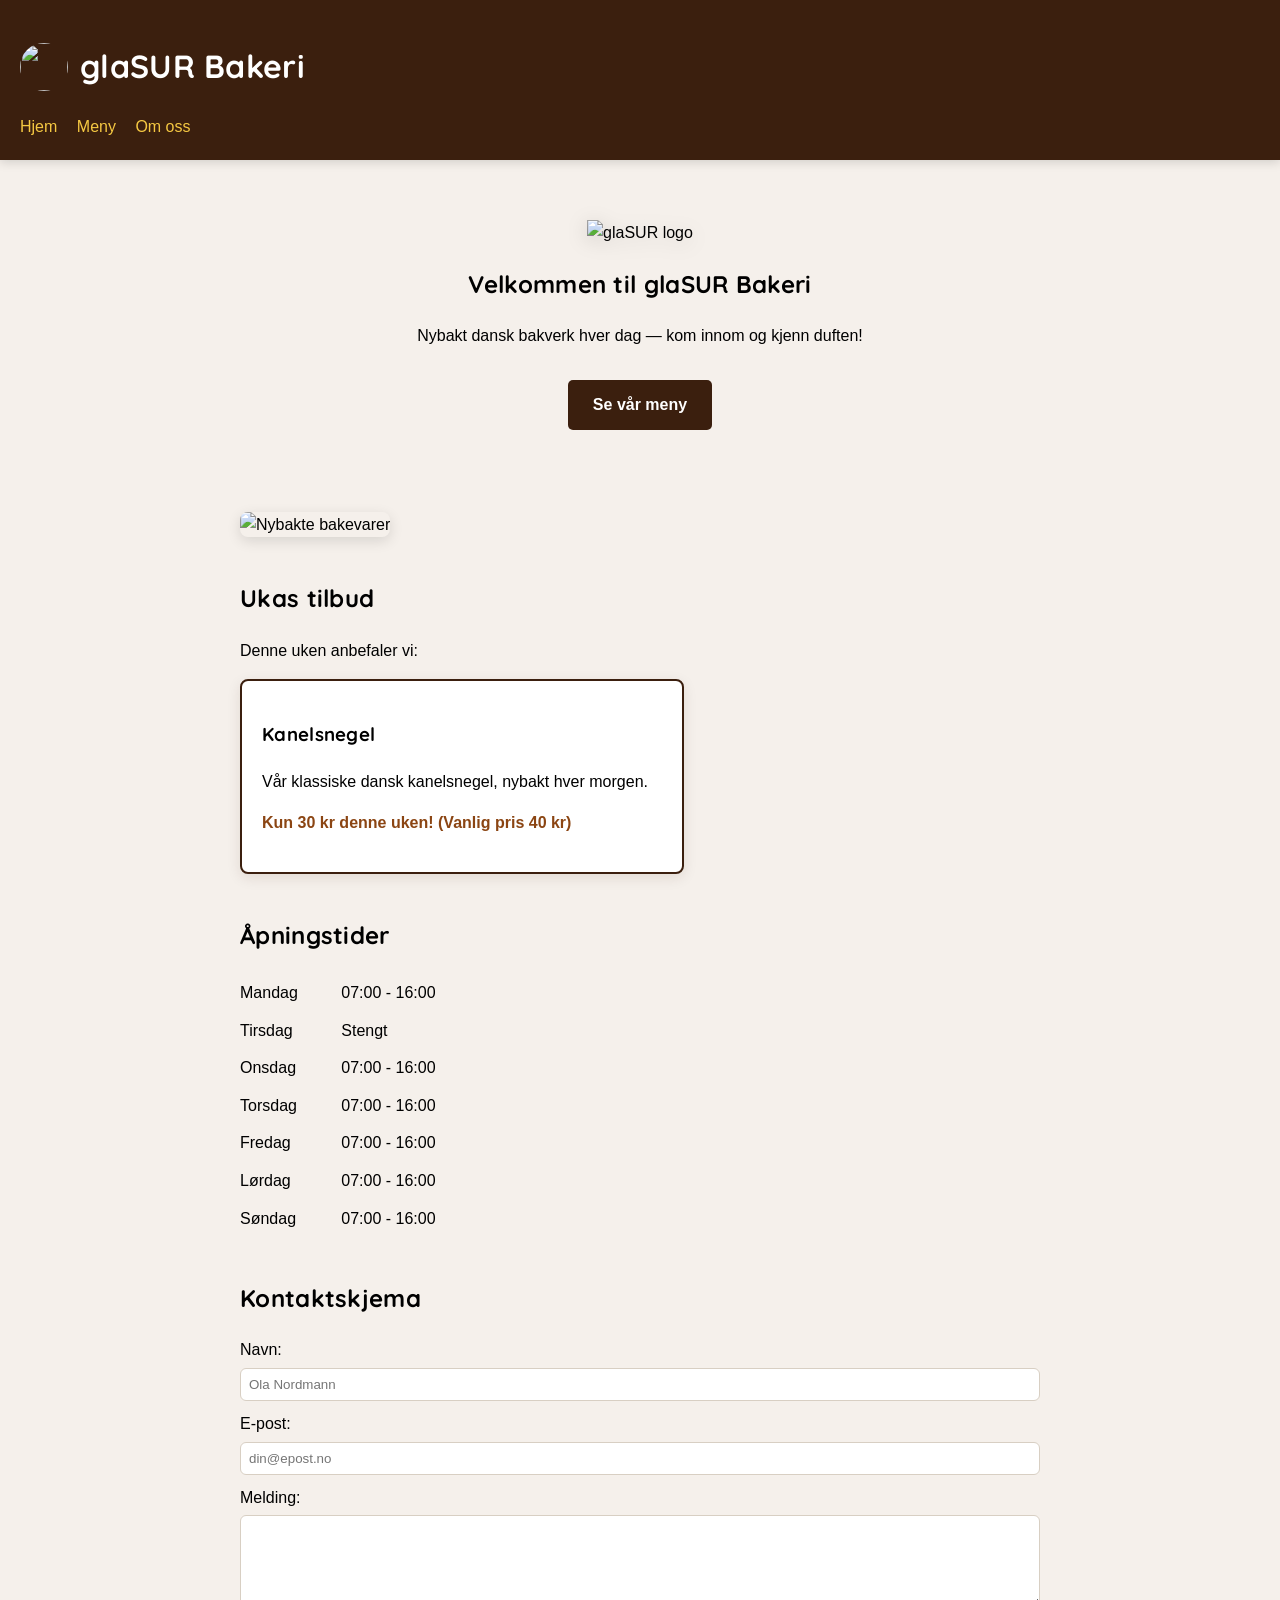
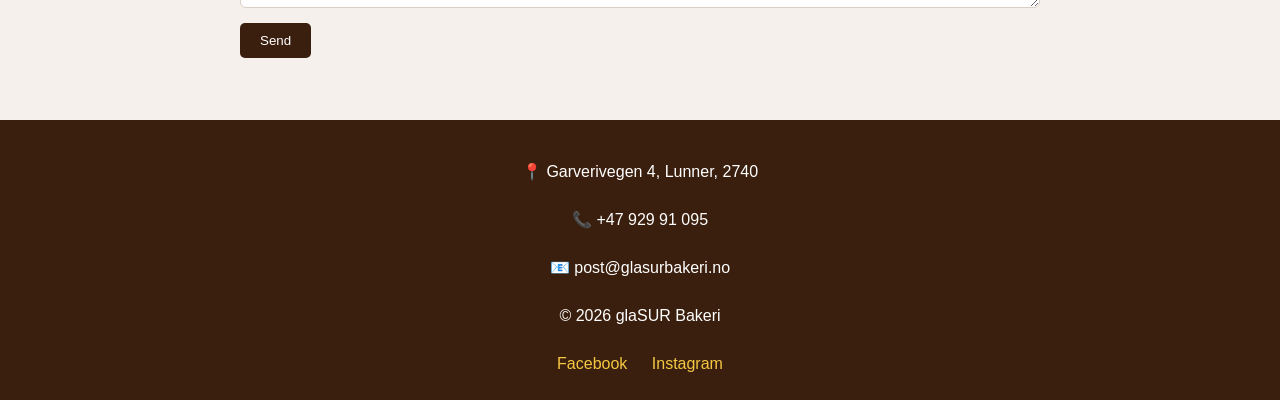
==== index.html @ 74b59433 "Design-polish, tilgjengelighet, header-logo og riktige sosiale lenker - Myke overganger, skygger, av" ====
<!DOCTYPE html>
<html lang="no">
<head>
  <meta charset="UTF-8">
  <meta name="viewport" content="width=device-width, initial-scale=1.0">
  <meta name="description" content="glaSUR Bakeri i Lunner tilbyr nybakt dansk bakverk hver dag. Se vår meny, ukas tilbud og åpningstider.">
  <title>glaSUR</title>
  <link rel="icon" href="Bilder/glasur-logo.png" type="image/png">
  <link rel="preconnect" href="https://fonts.googleapis.com">
  <link rel="preconnect" href="https://fonts.gstatic.com" crossorigin>
  <link href="https://fonts.googleapis.com/css2?family=Quicksand:wght@500;600;700&display=swap" rel="stylesheet">
  <link rel="stylesheet" href="CSS/style.css">
</head>
<body>
  <header>
  <div class="brand">
    <img src="Bilder/glasur-logo.png" alt="" class="header-logo">
    <h1>glaSUR Bakeri</h1>
  </div>
  <nav>
    <a href="index.html">Hjem</a>
    <a href="Meny.html">Meny</a>
    <a href="OmOss.html">Om oss</a>
  </nav>
  </header>
  <main>
  <section class="hero">
  <img src="Bilder/glasur-logo.png" alt="glaSUR logo">
  <h2>Velkommen til glaSUR Bakeri</h2>
  <p>Nybakt dansk bakverk hver dag — kom innom og kjenn duften!</p>
  <a href="Meny.html" class="knapp">Se vår meny</a>
</section>

<section class="forsidebilde">
  <img src="Bilder/glasur-bakevarer.jpg" alt="Nybakte bakevarer" loading="lazy">
</section>

<section>
  <h2>Ukas tilbud</h2>
  <p>Denne uken anbefaler vi:</p>

  <div class="tilbud-kort">
    <h3>Kanelsnegel</h3>
    <p>Vår klassiske dansk kanelsnegel, nybakt hver morgen.</p>
    <p class="pris">Kun 30 kr denne uken! (Vanlig pris 40 kr)</p>
  </div>
</section>
  <section>
  <h2>Åpningstider</h2>
  <table class="apningstider">
    <tr><th scope="row">Mandag</th><td>07:00 - 16:00</td></tr>
    <tr><th scope="row">Tirsdag</th><td>Stengt</td></tr>
    <tr><th scope="row">Onsdag</th><td>07:00 - 16:00</td></tr>
    <tr><th scope="row">Torsdag</th><td>07:00 - 16:00</td></tr>
    <tr><th scope="row">Fredag</th><td>07:00 - 16:00</td></tr>
    <tr><th scope="row">Lørdag</th><td>07:00 - 16:00</td></tr>
    <tr><th scope="row">Søndag</th><td>07:00 - 16:00</td></tr>
  </table>
</section>
    <section>
      <h2>Kontaktskjema</h2>
  <form action="https://formsubmit.co/oskar.aaserud@gmail.com" method="POST">
    <input type="hidden" name="_subject" value="Ny melding fra glaSUR-nettsiden">
    <input type="hidden" name="_captcha" value="false">
    <input type="hidden" name="_next" value="https://oskaraaserud-dev.github.io/glasur/takk.html">

    <label for="navn">Navn:</label>
    <input type="text" id="navn" name="Navn" placeholder="Ola Nordmann" required>

    <label for="epost">E-post:</label>
    <input type="email" id="epost" name="E-post" placeholder="din@epost.no" required>

    <label for="melding">Melding:</label>
    <textarea id="melding" name="Melding" rows="5" required></textarea>

    <button type="submit">Send</button>
  </form>
    </section>
 </main>
 <footer>
  <p><span aria-hidden="true">📍</span> <span class="sr-only">Adresse:</span> Garverivegen 4, Lunner, 2740</p>
  <p><span aria-hidden="true">📞</span> <span class="sr-only">Telefon:</span> +47 929 91 095</p>
  <p><span aria-hidden="true">📧</span> <span class="sr-only">E-post:</span> post@glasurbakeri.no</p>
  <p>© 2026 glaSUR Bakeri</p>
  <a href="https://www.facebook.com/profile.php?id=61575648731493" target="_blank" rel="noopener noreferrer">Facebook</a>
<a href="https://www.instagram.com/glasur.bakeri/" target="_blank" rel="noopener noreferrer">Instagram</a>
</footer>
</body>
</html>
---- CSS/style.css ----
html {
    scroll-behavior: smooth;
}

body {
    margin: 0;
    background-color: #f5f0eb;
    font-family: 'Segoe UI', Roboto, Helvetica, Arial, sans-serif;
    line-height: 1.6;
}

h1, h2, h3 {
    font-family: 'Quicksand', 'Segoe UI', sans-serif;
    letter-spacing: 0.3px;
}

h1 {
    color: white;
}

header {
    background-color: #3b1f0e;
    color: white;
    padding: 20px;
    box-shadow: 0 2px 10px rgba(0, 0, 0, 0.15);
    position: sticky;
    top: 0;
    z-index: 100;
}

.brand {
    display: flex;
    align-items: center;
    gap: 12px;
}

.header-logo {
    width: 48px;
    height: 48px;
    border-radius: 50%;
    object-fit: cover;
}

nav a {
    color: #f5c842;
    margin-right: 15px;
    text-decoration: none;
    transition: color 0.2s ease;
}

nav a:hover {
    color: #ffffff;
}

main {
    max-width: 800px;
    margin: 0 auto;
    padding: 20px;
}

table {
    width: 100%;
    border-collapse: collapse;
}

th, td {
    border: 1px solid #e6ddd2;
    padding: 8px;
    text-align: left;
}

th {
    background-color: #3b1f0e;
    color: white;
}

tbody tr:hover td {
    background-color: #f5f0eb;
}

footer {
    background-color: #3b1f0e;
    color: white;
    text-align: center;
    padding: 20px;
    line-height: 2;
}

section {
    margin-bottom: 42px;
}

label {
    display: block;
    margin-top: 10px;
}

input, textarea {
    display: block;
    width: 100%;
    box-sizing: border-box;
    padding: 8px;
    margin-top: 5px;
    border: 1px solid #d8cfc3;
    border-radius: 6px;
    font-family: inherit;
    transition: border-color 0.2s ease, box-shadow 0.2s ease;
}

.sr-only {
    position: absolute;
    width: 1px;
    height: 1px;
    padding: 0;
    margin: -1px;
    overflow: hidden;
    clip: rect(0, 0, 0, 0);
    white-space: nowrap;
    border: 0;
}

input:focus, textarea:focus {
    outline: none;
    border-color: #8B4513;
    box-shadow: 0 0 0 3px rgba(139, 69, 19, 0.15);
}

button {
    margin-top: 15px;
    padding: 10px 20px;
    background-color: #3b1f0e;
    color: white;
    border: none;
    border-radius: 5px;
    cursor: pointer;
    transition: background-color 0.2s ease, transform 0.2s ease, box-shadow 0.2s ease;
}

button:hover {
    background-color: #8B4513;
    transform: translateY(-2px);
    box-shadow: 0 4px 12px rgba(0, 0, 0, 0.2);
}

a {
    color: #f5c842;
    text-decoration: none;
    transition: color 0.2s ease, opacity 0.2s ease;
}

.tilbud-kort {
  background-color: white;
  border: 2px solid #3b1f0e;
  border-radius: 8px;
  padding: 20px;
  max-width: 400px;
  box-shadow: 0 4px 14px rgba(59, 31, 14, 0.1);
}

.pris {
  color: #8B4513;
  font-weight: bold;
}

.hero {
  text-align: center;
  padding: 40px 20px;
}

.hero img {
  width: 150px;
  filter: drop-shadow(0 4px 10px rgba(0, 0, 0, 0.15));
}

.knapp {
  display: inline-block;
  margin-top: 15px;
  padding: 12px 25px;
  background-color: #3b1f0e;
  color: white;
  text-decoration: none;
  border-radius: 5px;
  transition: background-color 0.2s ease, transform 0.2s ease, box-shadow 0.2s ease;
}

.knapp:hover {
  background-color: #8B4513;
  color: white;
  transform: translateY(-2px);
  box-shadow: 0 4px 12px rgba(0, 0, 0, 0.2);
}

.apningstider {
  width: auto;
  min-width: 250px;
}

.apningstider td,
.apningstider th {
  padding: 6px 20px 6px 0;
  border: none;
  background-color: transparent;
  color: inherit;
  font-weight: normal;
  text-align: left;
}

footer a {
  color: #f5c842;
  text-decoration: none;
  margin: 0 10px;
}

footer a:hover {
  opacity: 0.75;
}

main a {
  color: #8B4513;
  font-weight: 600;
}

main a:hover {
  color: #3b1f0e;
}

.forsidebilde img {
  width: 100%;
  max-height: 400px;
  object-fit: cover;
  border-radius: 8px;
  box-shadow: 0 4px 14px rgba(0, 0, 0, 0.12);
}

.omoss-bilde {
  width: 100%;
  max-height: 350px;
  object-fit: cover;
  border-radius: 8px;
  box-shadow: 0 4px 14px rgba(0, 0, 0, 0.12);
  margin: 20px 0;
}

.meny-bilde {
  width: 50px;
  height: 50px;
  object-fit: cover;
  border-radius: 5px;
  vertical-align: middle;
  margin-right: 10px;
}

@media (max-width: 600px) {
  body {
    font-size: 18px;
  }

  h1 {
    font-size: 24px;
  }

  h2 {
    font-size: 22px;
  }

  h3 {
    font-size: 20px;
  }

  .knapp {
    padding: 15px 30px;
    font-size: 18px;
  }

  input, textarea {
    font-size: 16px;
    padding: 12px;
  }

  button {
    font-size: 18px;
    padding: 15px 25px;
  }
}
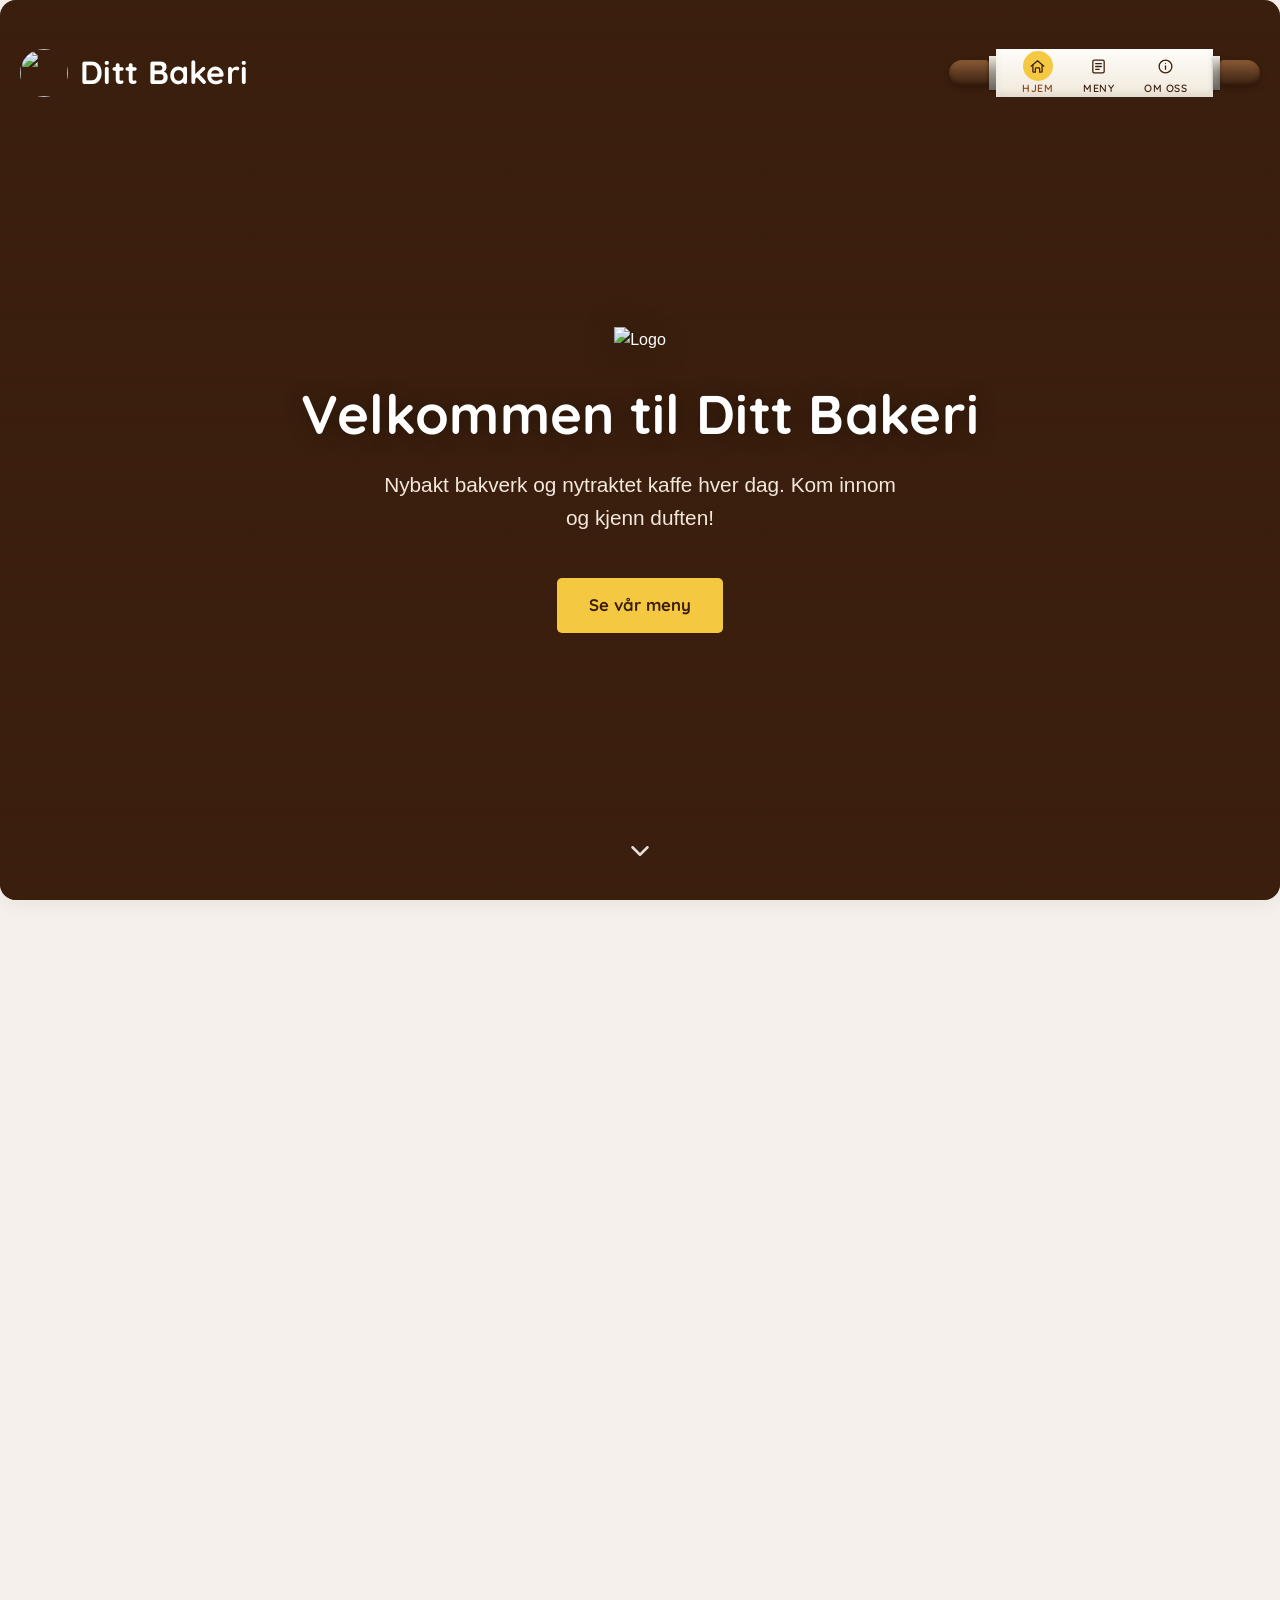
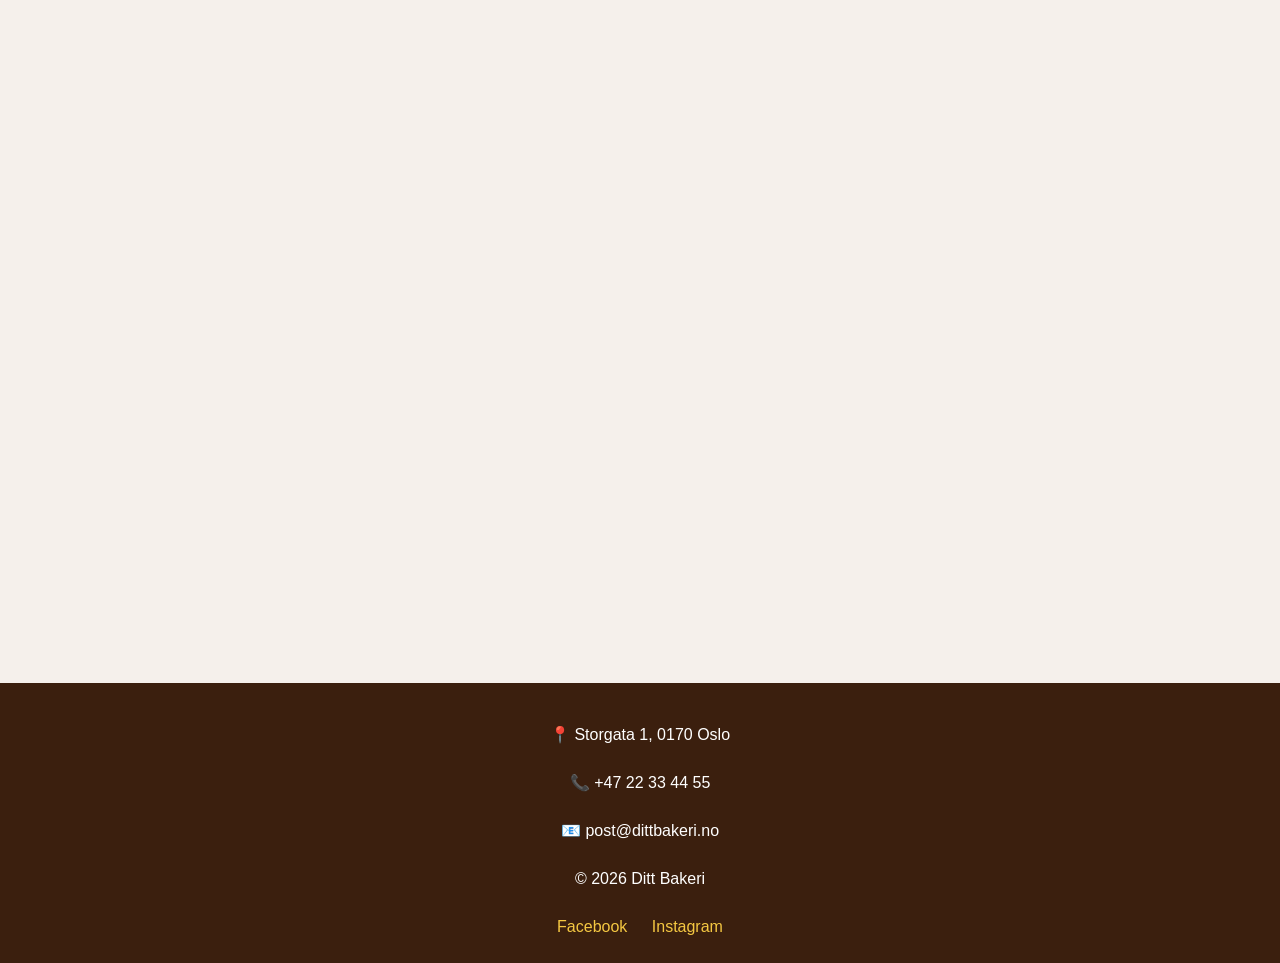
==== commit 5c863841: "Gjør logo/navn i headeren klikkbart til forsiden - Pakk .brand (logo + navn) i en lenke til index.ht" ====
--- a/index.html
+++ b/index.html
@@ -3,49 +3,118 @@
 <head>
   <meta charset="UTF-8">
   <meta name="viewport" content="width=device-width, initial-scale=1.0">
-  <meta name="description" content="glaSUR Bakeri i Lunner tilbyr nybakt dansk bakverk hver dag. Se vår meny, ukas tilbud og åpningstider.">
-  <title>glaSUR</title>
-  <link rel="icon" href="Bilder/glasur-logo.png" type="image/png">
+  <meta name="description" content="Ditt Bakeri tilbyr nybakt bakverk og kaffe hver dag. Se vår meny, ukas tilbud og åpningstider.">
+  <title>Ditt Bakeri | Nybakt bakverk hver dag</title>
+  <link rel="canonical" href="https://oskaraaserud-dev.github.io/generisk_bakeri/">
+  <link rel="icon" href="Bilder/logo.svg" type="image/svg+xml">
   <link rel="preconnect" href="https://fonts.googleapis.com">
   <link rel="preconnect" href="https://fonts.gstatic.com" crossorigin>
   <link href="https://fonts.googleapis.com/css2?family=Quicksand:wght@500;600;700&display=swap" rel="stylesheet">
   <link rel="stylesheet" href="CSS/style.css">
+  <meta property="og:type" content="website">
+  <meta property="og:site_name" content="Ditt Bakeri">
+  <meta property="og:locale" content="nb_NO">
+  <meta property="og:title" content="Ditt Bakeri | Nybakt bakverk hver dag">
+  <meta property="og:description" content="Ditt Bakeri tilbyr nybakt bakverk og kaffe hver dag. Se vår meny, ukas tilbud og åpningstider.">
+  <meta property="og:url" content="https://oskaraaserud-dev.github.io/generisk_bakeri/">
+  <meta property="og:image" content="https://oskaraaserud-dev.github.io/generisk_bakeri/Bilder/hero.svg">
+  <meta name="twitter:card" content="summary_large_image">
+  <script type="application/ld+json">
+  {
+    "@context": "https://schema.org",
+    "@type": "Bakery",
+    "@id": "https://oskaraaserud-dev.github.io/generisk_bakeri/",
+    "name": "Ditt Bakeri",
+    "url": "https://oskaraaserud-dev.github.io/generisk_bakeri/",
+    "image": "https://oskaraaserud-dev.github.io/generisk_bakeri/Bilder/om-oss.svg",
+    "telephone": "+47 22 33 44 55",
+    "email": "post@dittbakeri.no",
+    "address": {
+      "@type": "PostalAddress",
+      "streetAddress": "Storgata 1",
+      "addressLocality": "Oslo",
+      "postalCode": "0170",
+      "addressCountry": "NO"
+    },
+    "openingHoursSpecification": [{
+      "@type": "OpeningHoursSpecification",
+      "dayOfWeek": ["Monday", "Wednesday", "Thursday", "Friday", "Saturday", "Sunday"],
+      "opens": "07:00",
+      "closes": "16:00"
+    }],
+    "sameAs": [
+      "https://www.facebook.com/dittbakeri",
+      "https://www.instagram.com/dittbakeri/"
+    ]
+  }
+  </script>
 </head>
 <body>
-  <header>
-  <div class="brand">
-    <img src="Bilder/glasur-logo.png" alt="" class="header-logo">
-    <h1>glaSUR Bakeri</h1>
-  </div>
-  <nav>
-    <a href="index.html">Hjem</a>
-    <a href="Meny.html">Meny</a>
-    <a href="OmOss.html">Om oss</a>
+  <header class="over-hero">
+  <a class="brand" href="index.html" aria-label="Til forsiden">
+    <img src="Bilder/logo.svg" alt="" class="header-logo">
+    <h1 class="bakerinavn">Ditt Bakeri</h1>
+  </a>
+
+  <nav class="kjevle-nav" aria-label="Hovednavigasjon">
+    <span class="kjevle-handle" aria-hidden="true"></span>
+    <span class="kjevle-ring" aria-hidden="true"></span>
+    <ul class="kjevle-list">
+      <li>
+        <a href="index.html" class="kjevle-link" aria-current="page">
+          <span class="kjevle-icon-wrap">
+            <svg viewBox="0 0 24 24" fill="none" stroke="currentColor" stroke-width="1.8" stroke-linecap="round" stroke-linejoin="round" aria-hidden="true"><path d="M3 11.5 12 4l9 7.5"/><path d="M5.5 10v9a1 1 0 0 0 1 1H9v-5a1 1 0 0 1 1-1h4a1 1 0 0 1 1 1v5h2.5a1 1 0 0 0 1-1v-9"/></svg>
+          </span>
+          <span class="kjevle-label">Hjem</span>
+        </a>
+      </li>
+      <li>
+        <a href="Meny.html" class="kjevle-link">
+          <span class="kjevle-icon-wrap">
+            <svg viewBox="0 0 24 24" fill="none" stroke="currentColor" stroke-width="1.8" stroke-linecap="round" stroke-linejoin="round" aria-hidden="true"><rect x="4" y="3" width="16" height="18" rx="2"/><path d="M8 8h8M8 12h8M8 16h5"/></svg>
+          </span>
+          <span class="kjevle-label">Meny</span>
+        </a>
+      </li>
+      <li>
+        <a href="OmOss.html" class="kjevle-link">
+          <span class="kjevle-icon-wrap">
+            <svg viewBox="0 0 24 24" fill="none" stroke="currentColor" stroke-width="1.8" stroke-linecap="round" stroke-linejoin="round" aria-hidden="true"><circle cx="12" cy="12" r="9"/><line x1="12" y1="11" x2="12" y2="16"/><circle cx="12" cy="7.5" r="0.9" fill="currentColor" stroke="none"/></svg>
+          </span>
+          <span class="kjevle-label">Om oss</span>
+        </a>
+      </li>
+    </ul>
+    <span class="kjevle-ring" aria-hidden="true"></span>
+    <span class="kjevle-handle" aria-hidden="true"></span>
   </nav>
   </header>
-  <main>
-  <section class="hero">
-  <img src="Bilder/glasur-logo.png" alt="glaSUR logo">
-  <h2>Velkommen til glaSUR Bakeri</h2>
-  <p>Nybakt dansk bakverk hver dag — kom innom og kjenn duften!</p>
-  <a href="Meny.html" class="knapp">Se vår meny</a>
-</section>
 
-<section class="forsidebilde">
-  <img src="Bilder/glasur-bakevarer.jpg" alt="Nybakte bakevarer" loading="lazy">
-</section>
+  <section class="hero-full">
+    <div class="hero-full__bg" aria-hidden="true"></div>
+    <div class="hero-full__content">
+      <img src="Bilder/logo.svg" alt="Logo" class="hero-full__logo reveal is-visible">
+      <h2 class="reveal is-visible reveal-delay-1">Velkommen til <span class="bakerinavn">Ditt Bakeri</span></h2>
+      <p class="reveal is-visible reveal-delay-2">Nybakt bakverk og nytraktet kaffe hver dag. Kom innom og kjenn duften!</p>
+      <a href="Meny.html" class="knapp reveal is-visible reveal-delay-3">Se vår meny</a>
+    </div>
+    <a href="#innhold" class="scroll-hint" aria-label="Bla ned">
+      <svg viewBox="0 0 24 24" fill="none" stroke="currentColor" stroke-width="2" stroke-linecap="round" stroke-linejoin="round" aria-hidden="true"><polyline points="6 9 12 15 18 9"/></svg>
+    </a>
+  </section>
 
-<section>
+  <main id="innhold">
+  <section class="reveal">
   <h2>Ukas tilbud</h2>
   <p>Denne uken anbefaler vi:</p>
 
   <div class="tilbud-kort">
-    <h3>Kanelsnegel</h3>
-    <p>Vår klassiske dansk kanelsnegel, nybakt hver morgen.</p>
+    <h3>Kanelsnurr</h3>
+    <p>Vår klassiske kanelsnurr, nybakt hver morgen.</p>
     <p class="pris">Kun 30 kr denne uken! (Vanlig pris 40 kr)</p>
   </div>
 </section>
-  <section>
+  <section class="reveal">
   <h2>Åpningstider</h2>
   <table class="apningstider">
     <tr><th scope="row">Mandag</th><td>07:00 - 16:00</td></tr>
@@ -57,12 +126,12 @@
     <tr><th scope="row">Søndag</th><td>07:00 - 16:00</td></tr>
   </table>
 </section>
-    <section>
+    <section class="reveal">
       <h2>Kontaktskjema</h2>
-  <form action="https://formsubmit.co/oskar.aaserud@gmail.com" method="POST">
-    <input type="hidden" name="_subject" value="Ny melding fra glaSUR-nettsiden">
+  <form action="https://formsubmit.co/oskar@aaserudweb.no" method="POST">
+    <input type="hidden" name="_subject" value="Ny melding fra bakeri-demoen">
     <input type="hidden" name="_captcha" value="false">
-    <input type="hidden" name="_next" value="https://oskaraaserud-dev.github.io/glasur/takk.html">
+    <input type="hidden" name="_next" value="takk.html">
 
     <label for="navn">Navn:</label>
     <input type="text" id="navn" name="Navn" placeholder="Ola Nordmann" required>
@@ -78,12 +147,13 @@
     </section>
  </main>
  <footer>
-  <p><span aria-hidden="true">📍</span> <span class="sr-only">Adresse:</span> Garverivegen 4, Lunner, 2740</p>
-  <p><span aria-hidden="true">📞</span> <span class="sr-only">Telefon:</span> +47 929 91 095</p>
-  <p><span aria-hidden="true">📧</span> <span class="sr-only">E-post:</span> post@glasurbakeri.no</p>
-  <p>© 2026 glaSUR Bakeri</p>
-  <a href="https://www.facebook.com/profile.php?id=61575648731493" target="_blank" rel="noopener noreferrer">Facebook</a>
-<a href="https://www.instagram.com/glasur.bakeri/" target="_blank" rel="noopener noreferrer">Instagram</a>
+  <p><span aria-hidden="true">📍</span> <span class="sr-only">Adresse:</span> Storgata 1, 0170 Oslo</p>
+  <p><span aria-hidden="true">📞</span> <span class="sr-only">Telefon:</span> +47 22 33 44 55</p>
+  <p><span aria-hidden="true">📧</span> <span class="sr-only">E-post:</span> post@dittbakeri.no</p>
+  <p>© 2026 <span class="bakerinavn">Ditt Bakeri</span></p>
+  <a href="https://www.facebook.com/dittbakeri" target="_blank" rel="noopener noreferrer">Facebook</a>
+<a href="https://www.instagram.com/dittbakeri/" target="_blank" rel="noopener noreferrer">Instagram</a>
 </footer>
+  <script src="JS/main.js"></script>
 </body>
 </html>
--- a/CSS/style.css
+++ b/CSS/style.css
@@ -26,12 +26,52 @@
     position: sticky;
     top: 0;
     z-index: 100;
+    display: flex;
+    flex-wrap: wrap;
+    align-items: center;
+    gap: 14px 20px;
+    transition: background-color 0.35s ease, box-shadow 0.35s ease, padding 0.35s ease;
+}
+
+/* Gjennomsiktig header som ligger over helskjerm-heroen */
+header.over-hero {
+    position: fixed;
+    left: 0;
+    right: 0;
+    background-color: transparent;
+    box-shadow: none;
+    padding-top: 26px;
+    padding-bottom: 26px;
+}
+
+header.over-hero.is-solid {
+    background-color: #3b1f0e;
+    box-shadow: 0 2px 10px rgba(0, 0, 0, 0.15);
+    padding-top: 14px;
+    padding-bottom: 14px;
 }
 
 .brand {
     display: flex;
     align-items: center;
     gap: 12px;
+}
+
+/* Merkevaren øverst er en lenke tilbake til forsiden */
+a.brand {
+    text-decoration: none;
+    color: inherit;
+    border-radius: 8px;
+    transition: opacity 0.2s ease;
+}
+
+a.brand:hover {
+    opacity: 0.85;
+}
+
+a.brand:focus-visible {
+    outline: 2px solid #f5f0eb;
+    outline-offset: 4px;
 }
 
 .header-logo {
@@ -41,15 +81,100 @@
     object-fit: cover;
 }
 
-nav a {
-    color: #f5c842;
-    margin-right: 15px;
+.kjevle-nav {
+    display: flex;
+    align-items: center;
+    margin-left: auto;
+}
+
+.kjevle-handle {
+    width: 40px;
+    height: 26px;
+    background: linear-gradient(180deg, #8a5a34, #5a3820 55%, #3b1f0e);
+    box-shadow: inset 0 -2px 4px rgba(0, 0, 0, 0.3), 0 2px 6px rgba(0, 0, 0, 0.25);
+    flex-shrink: 0;
+}
+
+.kjevle-handle:first-child {
+    border-radius: 13px 4px 4px 13px;
+}
+
+.kjevle-handle:last-child {
+    border-radius: 4px 13px 13px 4px;
+}
+
+.kjevle-ring {
+    width: 7px;
+    height: 34px;
+    background: linear-gradient(180deg, #ece7dd, #9a958c 50%, #6b6660);
+    box-shadow: 0 1px 3px rgba(0, 0, 0, 0.3);
+    flex-shrink: 0;
+}
+
+.kjevle-list {
+    list-style: none;
+    margin: 0;
+    padding: 0 26px;
+    height: 48px;
+    background: linear-gradient(180deg, #fffdf9, #f0e8db);
+    box-shadow: inset 0 2px 4px rgba(255, 255, 255, 0.6), inset 0 -3px 6px rgba(59, 31, 14, 0.1);
+    display: flex;
+    flex-direction: row;
+    align-items: center;
+    justify-content: center;
+    gap: 30px;
+    flex-shrink: 0;
+}
+
+.kjevle-link {
+    display: flex;
+    flex-direction: column;
+    align-items: center;
+    gap: 2px;
+    color: #3b1f0e;
     text-decoration: none;
-    transition: color 0.2s ease;
-}
-
-nav a:hover {
-    color: #ffffff;
+    font-family: 'Quicksand', 'Segoe UI', sans-serif;
+    font-size: 10.5px;
+    line-height: 1.1;
+    font-weight: 600;
+    letter-spacing: 0.5px;
+    text-transform: uppercase;
+}
+
+.kjevle-icon-wrap {
+    display: flex;
+    align-items: center;
+    justify-content: center;
+    width: 30px;
+    height: 30px;
+    border-radius: 50%;
+    background: transparent;
+    transition: background-color 0.2s ease, transform 0.2s ease;
+}
+
+.kjevle-icon-wrap svg {
+    width: 17px;
+    height: 17px;
+}
+
+.kjevle-link:hover .kjevle-icon-wrap,
+.kjevle-link:focus-visible .kjevle-icon-wrap {
+    background: #f5f0eb;
+    transform: translateY(-2px);
+}
+
+.kjevle-link:focus-visible {
+    outline: 2px solid #8B4513;
+    outline-offset: 2px;
+    border-radius: 4px;
+}
+
+.kjevle-link[aria-current="page"] .kjevle-icon-wrap {
+    background: #f5c842;
+}
+
+.kjevle-link[aria-current="page"] .kjevle-label {
+    color: #8B4513;
 }
 
 main {
@@ -87,7 +212,22 @@
 }
 
 section {
-    margin-bottom: 42px;
+    margin-bottom: 32px;
+    background-color: #ffffff;
+    border-radius: 16px;
+    padding: 32px 28px;
+    box-shadow: 0 4px 20px rgba(59, 31, 14, 0.06);
+}
+
+section.hero {
+    background-color: transparent;
+    box-shadow: none;
+    border-radius: 0;
+    padding: 0;
+}
+
+section.hero {
+    padding: 40px 20px;
 }
 
 label {
@@ -148,13 +288,17 @@
     transition: color 0.2s ease, opacity 0.2s ease;
 }
 
+a:focus-visible {
+    outline: 2px solid #8B4513;
+    outline-offset: 2px;
+}
+
 .tilbud-kort {
-  background-color: white;
+  background-color: #f5f0eb;
   border: 2px solid #3b1f0e;
   border-radius: 8px;
   padding: 20px;
   max-width: 400px;
-  box-shadow: 0 4px 14px rgba(59, 31, 14, 0.1);
 }
 
 .pris {
@@ -164,12 +308,131 @@
 
 .hero {
   text-align: center;
-  padding: 40px 20px;
 }
 
 .hero img {
   width: 150px;
   filter: drop-shadow(0 4px 10px rgba(0, 0, 0, 0.15));
+}
+
+/* ---- Helskjerm-hero ---- */
+.hero-full {
+  position: relative;
+  min-height: 100vh;
+  min-height: 100svh;
+  margin: 0;
+  padding: 0;
+  display: flex;
+  align-items: center;
+  justify-content: center;
+  text-align: center;
+  overflow: hidden;
+  background: #3b1f0e;
+}
+
+.hero-full__bg {
+  position: absolute;
+  inset: 0;
+  background-image: url('../Bilder/hero.svg');
+  background-size: cover;
+  background-position: center;
+  transform: scale(1.12);
+  animation: heroZoom 14s ease-out forwards;
+}
+
+@keyframes heroZoom {
+  to { transform: scale(1); }
+}
+
+.hero-full::after {
+  content: "";
+  position: absolute;
+  inset: 0;
+  background: linear-gradient(180deg, rgba(59, 31, 14, 0.55), rgba(59, 31, 14, 0.35) 45%, rgba(59, 31, 14, 0.8));
+}
+
+.hero-full__content {
+  position: relative;
+  z-index: 2;
+  color: #fff;
+  padding: 120px 24px 60px;
+  max-width: 720px;
+}
+
+.hero-full__logo {
+  width: 130px;
+  filter: drop-shadow(0 6px 16px rgba(0, 0, 0, 0.4));
+}
+
+.hero-full__content h2 {
+  font-size: clamp(2rem, 6vw, 3.4rem);
+  margin: 18px 0 10px;
+  color: #fff;
+  text-shadow: 0 2px 20px rgba(0, 0, 0, 0.4);
+}
+
+.hero-full__content p {
+  font-size: clamp(1rem, 2.4vw, 1.3rem);
+  margin: 0 auto 28px;
+  max-width: 520px;
+  color: #f3e8dc;
+}
+
+.hero-full .knapp {
+  background-color: #f5c842;
+  color: #3b1f0e;
+  font-weight: 700;
+  font-family: 'Quicksand', 'Segoe UI', sans-serif;
+  padding: 14px 32px;
+  font-size: 1.05rem;
+}
+
+.hero-full .knapp:hover {
+  background-color: #ffd966;
+  color: #3b1f0e;
+}
+
+/* Scroll-hint pil nederst i heroen */
+.scroll-hint {
+  position: absolute;
+  left: 50%;
+  bottom: 26px;
+  transform: translateX(-50%);
+  z-index: 2;
+  color: rgba(255, 255, 255, 0.85);
+  animation: bounce 1.8s ease-in-out infinite;
+}
+
+.scroll-hint svg {
+  width: 30px;
+  height: 30px;
+}
+
+@keyframes bounce {
+  0%, 100% { transform: translate(-50%, 0); }
+  50% { transform: translate(-50%, 10px); }
+}
+
+/* ---- Scroll-reveal animasjoner ---- */
+.reveal {
+  opacity: 0;
+  transform: translateY(40px);
+  transition: opacity 0.7s ease, transform 0.7s ease;
+}
+
+.reveal.is-visible {
+  opacity: 1;
+  transform: translateY(0);
+}
+
+.reveal-delay-1 { transition-delay: 0.12s; }
+.reveal-delay-2 { transition-delay: 0.24s; }
+.reveal-delay-3 { transition-delay: 0.36s; }
+
+@media (prefers-reduced-motion: reduce) {
+  .reveal { opacity: 1; transform: none; transition: none; }
+  .hero-full__bg { animation: none; transform: scale(1); }
+  .scroll-hint { animation: none; }
 }
 
 .knapp {
@@ -224,14 +487,6 @@
   color: #3b1f0e;
 }
 
-.forsidebilde img {
-  width: 100%;
-  max-height: 400px;
-  object-fit: cover;
-  border-radius: 8px;
-  box-shadow: 0 4px 14px rgba(0, 0, 0, 0.12);
-}
-
 .omoss-bilde {
   width: 100%;
   max-height: 350px;
@@ -255,6 +510,67 @@
     font-size: 18px;
   }
 
+  section {
+    padding: 22px 18px;
+  }
+
+  /* Header: sentrer logo og kjevle når de brytes til hver sin linje */
+  header {
+    justify-content: center;
+    text-align: center;
+    padding: 16px;
+  }
+
+  .brand {
+    justify-content: center;
+    width: 100%;
+  }
+
+  .kjevle-nav {
+    margin-left: 0;
+  }
+
+  /* Litt mindre logo/tittel så headeren ikke blir for høy på mobil */
+  .header-logo {
+    width: 40px;
+    height: 40px;
+  }
+
+  /* Helskjerm-hero: gi innholdet plass under den todelte headeren */
+  .hero-full__content {
+    padding-top: 100px;
+  }
+
+  .kjevle-list {
+    height: 42px;
+    padding: 0 14px;
+    gap: 16px;
+  }
+
+  .kjevle-handle {
+    width: 26px;
+    height: 20px;
+  }
+
+  .kjevle-ring {
+    width: 5px;
+    height: 26px;
+  }
+
+  .kjevle-icon-wrap {
+    width: 26px;
+    height: 26px;
+  }
+
+  .kjevle-icon-wrap svg {
+    width: 14px;
+    height: 14px;
+  }
+
+  .kjevle-link {
+    font-size: 8.5px;
+  }
+
   h1 {
     font-size: 24px;
   }
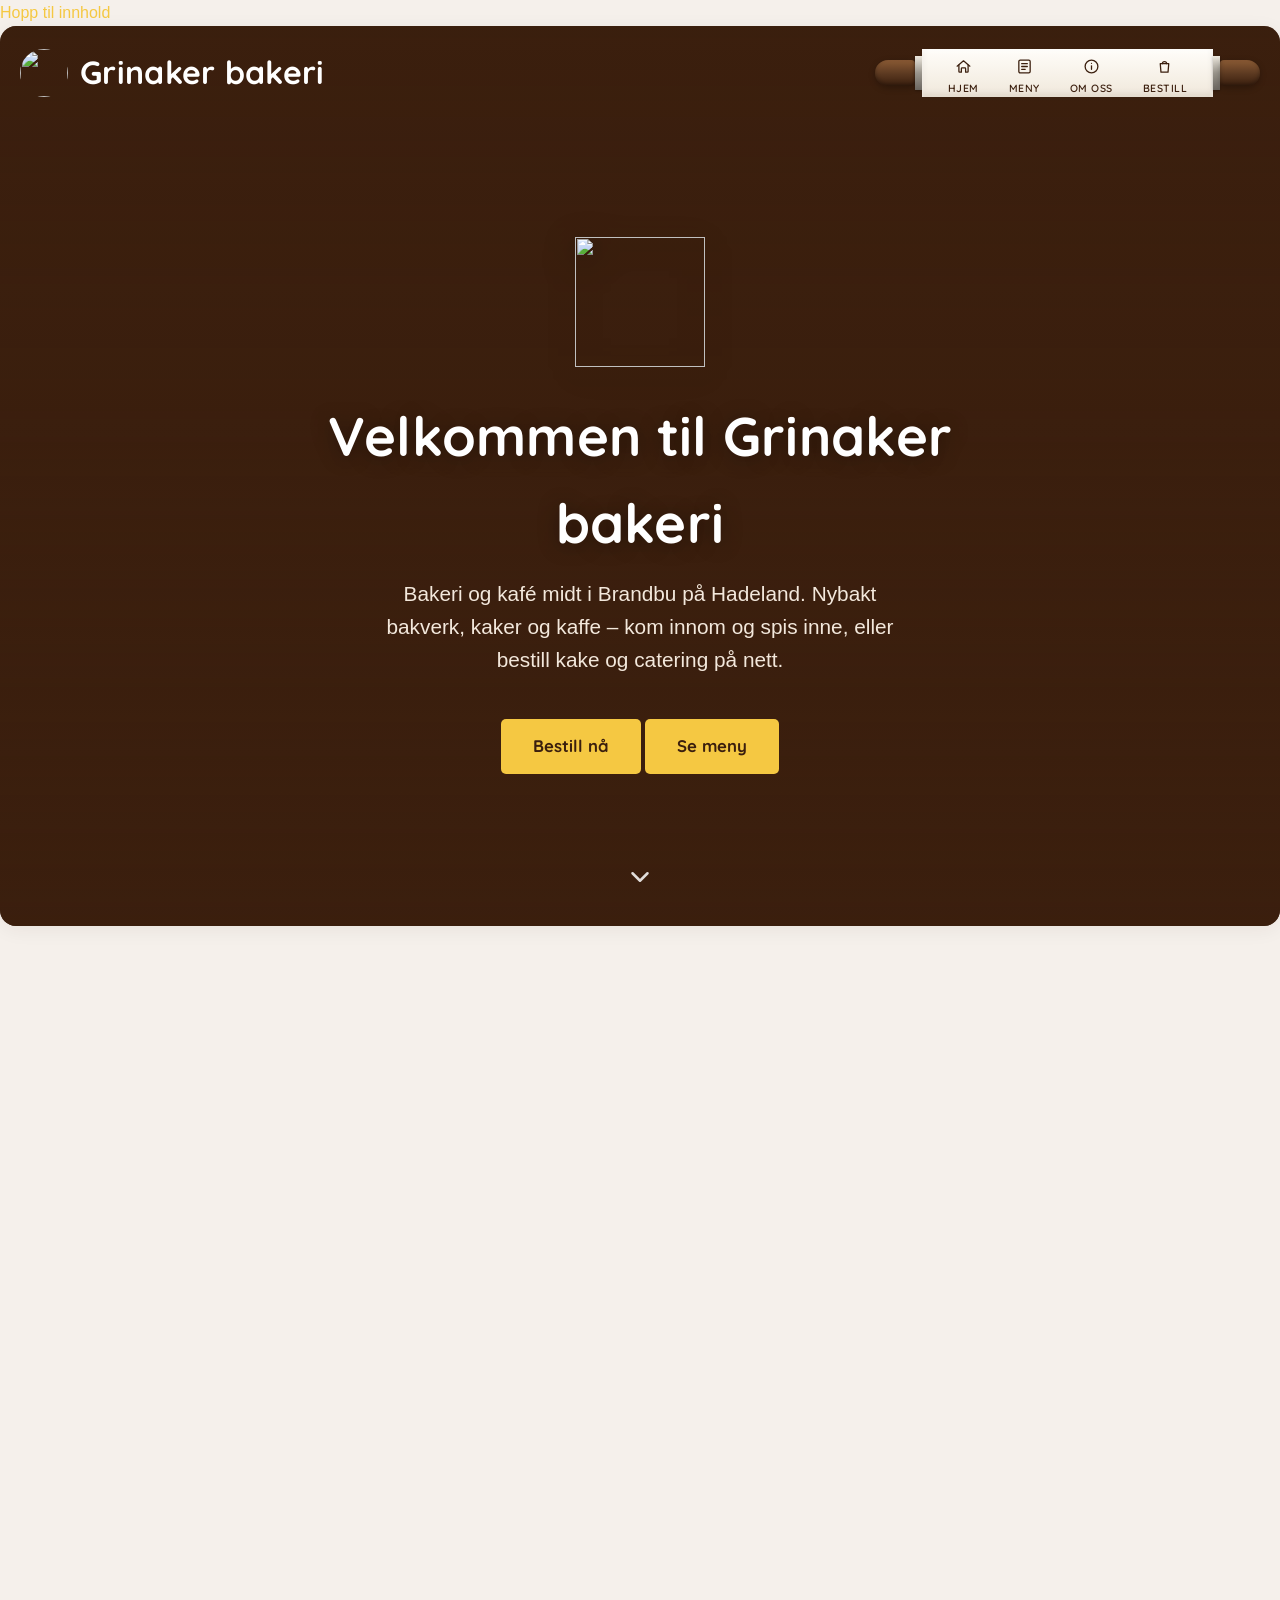
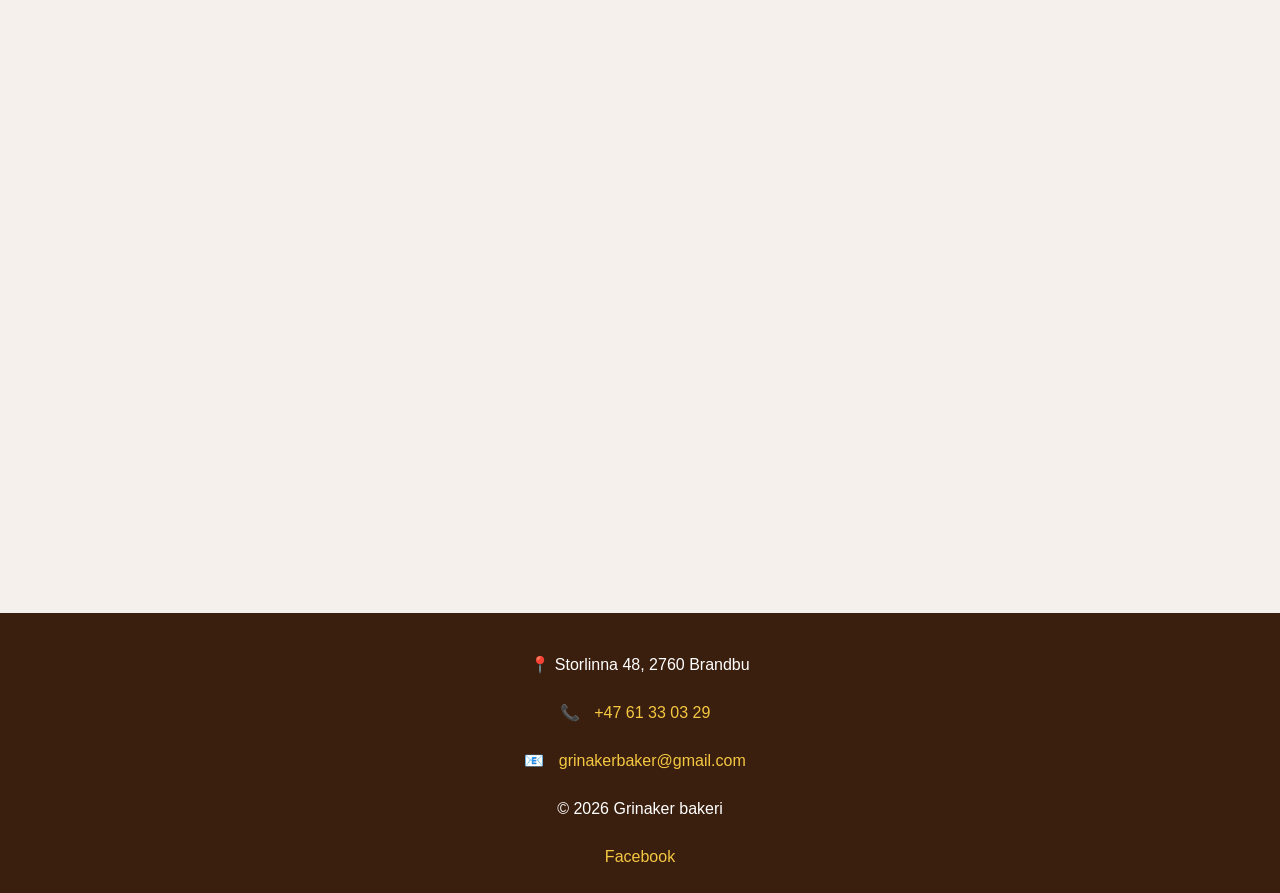
==== commit ac9b06f1: "Koble bestillingsskjemaet til Formspree (ID mqerzeoj) Co-Authored-By: Claude Opus 4.8 (1M context) <" ====
--- a/index.html
+++ b/index.html
@@ -1,10 +1,10 @@
 <!DOCTYPE html>
-<html lang="no">
+<html lang="nb">
 <head>
   <meta charset="UTF-8">
   <meta name="viewport" content="width=device-width, initial-scale=1.0">
-  <meta name="description" content="Ditt Bakeri tilbyr nybakt bakverk og kaffe hver dag. Se vår meny, ukas tilbud og åpningstider.">
-  <title>Ditt Bakeri | Nybakt bakverk hver dag</title>
+  <meta name="description" content="Grinaker bakeri – bakeri og kafé i Brandbu på Hadeland. Nybakt bakverk, kaker og kaffe. Spis inne, eller forhåndsbestill kake og catering på nett.">
+  <title>Grinaker bakeri – Bakeri og kafé i Brandbu, Hadeland</title>
   <link rel="canonical" href="https://oskaraaserud-dev.github.io/generisk_bakeri/">
   <link rel="icon" href="Bilder/logo.svg" type="image/svg+xml">
   <link rel="preconnect" href="https://fonts.googleapis.com">
@@ -12,48 +12,67 @@
   <link href="https://fonts.googleapis.com/css2?family=Quicksand:wght@500;600;700&display=swap" rel="stylesheet">
   <link rel="stylesheet" href="CSS/style.css">
   <meta property="og:type" content="website">
-  <meta property="og:site_name" content="Ditt Bakeri">
+  <meta property="og:site_name" content="Grinaker bakeri">
   <meta property="og:locale" content="nb_NO">
-  <meta property="og:title" content="Ditt Bakeri | Nybakt bakverk hver dag">
-  <meta property="og:description" content="Ditt Bakeri tilbyr nybakt bakverk og kaffe hver dag. Se vår meny, ukas tilbud og åpningstider.">
+  <meta property="og:title" content="Grinaker bakeri – Bakeri og kafé i Brandbu">
+  <meta property="og:description" content="Nybakt bakverk, kaker og kaffe i Brandbu på Hadeland. Spis inne, eller forhåndsbestill kake og catering på nett.">
   <meta property="og:url" content="https://oskaraaserud-dev.github.io/generisk_bakeri/">
-  <meta property="og:image" content="https://oskaraaserud-dev.github.io/generisk_bakeri/Bilder/hero.svg">
+  <meta property="og:image" content="https://oskaraaserud-dev.github.io/generisk_bakeri/Bilder/delingsbilde.png">
+  <meta property="og:image:width" content="1200">
+  <meta property="og:image:height" content="630">
+  <meta property="og:image:alt" content="Grinaker bakeri – bakeri og kafé i Brandbu">
+  <meta name="twitter:image" content="https://oskaraaserud-dev.github.io/generisk_bakeri/Bilder/delingsbilde.png">
   <meta name="twitter:card" content="summary_large_image">
   <script type="application/ld+json">
   {
     "@context": "https://schema.org",
     "@type": "Bakery",
     "@id": "https://oskaraaserud-dev.github.io/generisk_bakeri/",
-    "name": "Ditt Bakeri",
+    "name": "Grinaker bakeri",
     "url": "https://oskaraaserud-dev.github.io/generisk_bakeri/",
-    "image": "https://oskaraaserud-dev.github.io/generisk_bakeri/Bilder/om-oss.svg",
-    "telephone": "+47 22 33 44 55",
-    "email": "post@dittbakeri.no",
+    "image": "https://oskaraaserud-dev.github.io/generisk_bakeri/Bilder/delingsbilde.png",
+    "telephone": "+47 61 33 03 29",
+    "email": "grinakerbaker@gmail.com",
+    "priceRange": "$$",
+    "servesCuisine": ["Bakverk", "Kaker", "Kaffe"],
+    "areaServed": "Hadeland",
     "address": {
       "@type": "PostalAddress",
-      "streetAddress": "Storgata 1",
-      "addressLocality": "Oslo",
-      "postalCode": "0170",
+      "streetAddress": "Storlinna 48",
+      "addressLocality": "Brandbu",
+      "postalCode": "2760",
+      "addressRegion": "Innlandet",
       "addressCountry": "NO"
     },
-    "openingHoursSpecification": [{
-      "@type": "OpeningHoursSpecification",
-      "dayOfWeek": ["Monday", "Wednesday", "Thursday", "Friday", "Saturday", "Sunday"],
-      "opens": "07:00",
-      "closes": "16:00"
-    }],
-    "sameAs": [
-      "https://www.facebook.com/dittbakeri",
-      "https://www.instagram.com/dittbakeri/"
+    "geo": {
+      "@type": "GeoCoordinates",
+      "latitude": 60.4202780,
+      "longitude": 10.5093771
+    },
+    "openingHoursSpecification": [
+      {
+        "@type": "OpeningHoursSpecification",
+        "dayOfWeek": ["Monday", "Tuesday", "Wednesday", "Saturday"],
+        "opens": "09:00",
+        "closes": "15:00"
+      },
+      {
+        "@type": "OpeningHoursSpecification",
+        "dayOfWeek": ["Thursday", "Friday"],
+        "opens": "09:00",
+        "closes": "16:00"
+      }
     ]
   }
   </script>
+  <noscript><style>.reveal{opacity:1;transform:none}</style></noscript>
 </head>
 <body>
+  <a class="skip-link" href="#innhold">Hopp til innhold</a>
   <header class="over-hero">
-  <a class="brand" href="index.html" aria-label="Til forsiden">
-    <img src="Bilder/logo.svg" alt="" class="header-logo">
-    <h1 class="bakerinavn">Ditt Bakeri</h1>
+  <a class="brand" href="#hjem" aria-label="Grinaker bakeri – til toppen">
+    <img src="Bilder/logo.svg" alt="" class="header-logo" width="48" height="48">
+    <h1>Grinaker bakeri</h1>
   </a>
 
   <nav class="kjevle-nav" aria-label="Hovednavigasjon">
@@ -61,7 +80,7 @@
     <span class="kjevle-ring" aria-hidden="true"></span>
     <ul class="kjevle-list">
       <li>
-        <a href="index.html" class="kjevle-link" aria-current="page">
+        <a href="#hjem" class="kjevle-link">
           <span class="kjevle-icon-wrap">
             <svg viewBox="0 0 24 24" fill="none" stroke="currentColor" stroke-width="1.8" stroke-linecap="round" stroke-linejoin="round" aria-hidden="true"><path d="M3 11.5 12 4l9 7.5"/><path d="M5.5 10v9a1 1 0 0 0 1 1H9v-5a1 1 0 0 1 1-1h4a1 1 0 0 1 1 1v5h2.5a1 1 0 0 0 1-1v-9"/></svg>
           </span>
@@ -69,7 +88,7 @@
         </a>
       </li>
       <li>
-        <a href="Meny.html" class="kjevle-link">
+        <a href="#meny" class="kjevle-link">
           <span class="kjevle-icon-wrap">
             <svg viewBox="0 0 24 24" fill="none" stroke="currentColor" stroke-width="1.8" stroke-linecap="round" stroke-linejoin="round" aria-hidden="true"><rect x="4" y="3" width="16" height="18" rx="2"/><path d="M8 8h8M8 12h8M8 16h5"/></svg>
           </span>
@@ -77,11 +96,19 @@
         </a>
       </li>
       <li>
-        <a href="OmOss.html" class="kjevle-link">
+        <a href="#om-oss" class="kjevle-link">
           <span class="kjevle-icon-wrap">
             <svg viewBox="0 0 24 24" fill="none" stroke="currentColor" stroke-width="1.8" stroke-linecap="round" stroke-linejoin="round" aria-hidden="true"><circle cx="12" cy="12" r="9"/><line x1="12" y1="11" x2="12" y2="16"/><circle cx="12" cy="7.5" r="0.9" fill="currentColor" stroke="none"/></svg>
           </span>
           <span class="kjevle-label">Om oss</span>
+        </a>
+      </li>
+      <li>
+        <a href="#bestill" class="kjevle-link">
+          <span class="kjevle-icon-wrap">
+            <svg viewBox="0 0 24 24" fill="none" stroke="currentColor" stroke-width="1.8" stroke-linecap="round" stroke-linejoin="round" aria-hidden="true"><path d="M6 8h12l-1 12H7L6 8z"/><path d="M9 8a3 3 0 0 1 6 0"/></svg>
+          </span>
+          <span class="kjevle-label">Bestill</span>
         </a>
       </li>
     </ul>
@@ -90,70 +117,177 @@
   </nav>
   </header>
 
-  <section class="hero-full">
+  <section class="hero-full" id="hjem">
     <div class="hero-full__bg" aria-hidden="true"></div>
     <div class="hero-full__content">
-      <img src="Bilder/logo.svg" alt="Logo" class="hero-full__logo reveal is-visible">
-      <h2 class="reveal is-visible reveal-delay-1">Velkommen til <span class="bakerinavn">Ditt Bakeri</span></h2>
-      <p class="reveal is-visible reveal-delay-2">Nybakt bakverk og nytraktet kaffe hver dag. Kom innom og kjenn duften!</p>
-      <a href="Meny.html" class="knapp reveal is-visible reveal-delay-3">Se vår meny</a>
+      <img src="Bilder/logo.svg" alt="" class="hero-full__logo reveal is-visible" width="130" height="130">
+      <h2 class="reveal is-visible reveal-delay-1">Velkommen til Grinaker bakeri</h2>
+      <p class="reveal is-visible reveal-delay-2">Bakeri og kafé midt i Brandbu på Hadeland. Nybakt bakverk, kaker og kaffe – kom innom og spis inne, eller bestill kake og catering på nett.</p>
+      <div class="hero-full__cta reveal is-visible reveal-delay-3">
+        <a href="#bestill" class="knapp">Bestill nå</a>
+        <a href="#meny" class="knapp knapp--sekundaer">Se meny</a>
+      </div>
     </div>
-    <a href="#innhold" class="scroll-hint" aria-label="Bla ned">
+    <a href="#om-oss" class="scroll-hint" aria-label="Bla ned">
       <svg viewBox="0 0 24 24" fill="none" stroke="currentColor" stroke-width="2" stroke-linecap="round" stroke-linejoin="round" aria-hidden="true"><polyline points="6 9 12 15 18 9"/></svg>
     </a>
   </section>
 
   <main id="innhold">
-  <section class="reveal">
-  <h2>Ukas tilbud</h2>
-  <p>Denne uken anbefaler vi:</p>
-
-  <div class="tilbud-kort">
-    <h3>Kanelsnurr</h3>
-    <p>Vår klassiske kanelsnurr, nybakt hver morgen.</p>
-    <p class="pris">Kun 30 kr denne uken! (Vanlig pris 40 kr)</p>
-  </div>
-</section>
-  <section class="reveal">
-  <h2>Åpningstider</h2>
-  <table class="apningstider">
-    <tr><th scope="row">Mandag</th><td>07:00 - 16:00</td></tr>
-    <tr><th scope="row">Tirsdag</th><td>Stengt</td></tr>
-    <tr><th scope="row">Onsdag</th><td>07:00 - 16:00</td></tr>
-    <tr><th scope="row">Torsdag</th><td>07:00 - 16:00</td></tr>
-    <tr><th scope="row">Fredag</th><td>07:00 - 16:00</td></tr>
-    <tr><th scope="row">Lørdag</th><td>07:00 - 16:00</td></tr>
-    <tr><th scope="row">Søndag</th><td>07:00 - 16:00</td></tr>
-  </table>
-</section>
-    <section class="reveal">
-      <h2>Kontaktskjema</h2>
-  <form action="https://formsubmit.co/oskar@aaserudweb.no" method="POST">
-    <input type="hidden" name="_subject" value="Ny melding fra bakeri-demoen">
-    <input type="hidden" name="_captcha" value="false">
-    <input type="hidden" name="_next" value="takk.html">
-
-    <label for="navn">Navn:</label>
-    <input type="text" id="navn" name="Navn" placeholder="Ola Nordmann" required>
-
-    <label for="epost">E-post:</label>
-    <input type="email" id="epost" name="E-post" placeholder="din@epost.no" required>
-
-    <label for="melding">Melding:</label>
-    <textarea id="melding" name="Melding" rows="5" required></textarea>
-
-    <button type="submit">Send</button>
-  </form>
-    </section>
+
+  <!-- ===== OM OSS ===== -->
+  <section class="reveal" id="om-oss">
+    <h2>Om oss</h2>
+    <p>Grinaker bakeri er et lokalt bakeri og kafé i hjertet av Brandbu. Hos oss kan du sette deg ned med en kopp kaffe og noe nybakt, eller ta med deg godsaker hjem. Vi er glade i lokalsamfunnet på Hadeland – og det er tydeligvis gjensidig: gjestene våre har gitt oss <strong>4,6 av 5 stjerner</strong> på Google.</p>
+    <p>Skal du feire noe? Vi lager kaker og catering på bestilling. Bruk skjemaet lenger ned, så tar vi kontakt.</p>
+  </section>
+
+  <!-- ===== MENY / PRODUKTER =====
+       Placeholder-kort. Bytt bildene under med ekte foto fra Facebook-siden.
+       Ikke oppdiktede produkter/priser – bekreft utvalg og priser med bakeriet. -->
+  <section class="reveal" id="meny">
+    <h2>Meny</h2>
+    <p class="seksjon-ingress">Alt bakes fra bunnen. Under er noen av kategoriene våre – utvalg og priser bekreftes med bakeriet.</p>
+
+    <div class="produkt-grid">
+      <article class="produkt-kort">
+        <!-- BILDE FRA FACEBOOK HER: bytt src til ekte foto av bakverk -->
+        <img src="Bilder/produkt.svg" alt="Bakverk fra Grinaker bakeri" class="produkt-bilde" width="400" height="400" loading="lazy">
+        <h3>Bakverk</h3>
+        <p>Nybakte kanelsnurrer, boller og annet godt fra ovnen.</p>
+      </article>
+
+      <article class="produkt-kort">
+        <!-- BILDE FRA FACEBOOK HER: bytt src til ekte foto av kaker -->
+        <img src="Bilder/produkt.svg" alt="Kaker fra Grinaker bakeri" class="produkt-bilde" width="400" height="400" loading="lazy">
+        <h3>Kaker</h3>
+        <p>Kaker til hverdag og fest – også på bestilling.</p>
+      </article>
+
+      <article class="produkt-kort">
+        <!-- BILDE FRA FACEBOOK HER: bytt src til ekte foto av kaffe/kafé -->
+        <img src="Bilder/produkt.svg" alt="Kaffe og drikke fra Grinaker bakeri" class="produkt-bilde" width="400" height="400" loading="lazy">
+        <h3>Kaffe &amp; drikke</h3>
+        <p>Nytraktet kaffe og noe å drikke ved siden av – nyt det i kafeen.</p>
+      </article>
+    </div>
+  </section>
+
+  <!-- ===== BESTILLING (FORHÅNDSBESTILLING) ===== -->
+  <section class="reveal" id="bestill">
+    <h2>Bestill kake / catering</h2>
+    <p class="seksjon-ingress">Fyll ut skjemaet, så tar vi kontakt for å bekrefte bestillingen. Vi svarer så raskt vi kan i åpningstiden.</p>
+
+    <!--
+      ┌─────────────────────────────────────────────────────────────────────┐
+      │  FORMSPREE: skjemaet er koblet til (skjema-ID mqerzeoj).          │
+      │  1) Lag gratis konto på https://formspree.io                        │
+      │  2) Opprett et nytt skjema og koble det til grinakerbaker@gmail.com  │
+      │  3) Kopier skjema-ID-en (ser ut som "xldjkabc") og lim den inn       │
+      │     i action-URL-en under i stedet for DIN_FORM_ID.                  │
+      │  Inntil det er gjort, bruk mailto-lenken under skjemaet.             │
+      └─────────────────────────────────────────────────────────────────────┘
+    -->
+    <form class="bestill-skjema" action="https://formspree.io/f/mqerzeoj" method="POST">
+      <input type="hidden" name="_subject" value="Ny bestilling fra nettsiden – Grinaker bakeri">
+      <input type="hidden" name="_next" value="https://oskaraaserud-dev.github.io/generisk_bakeri/takk.html">
+
+      <div class="skjema-rad">
+        <div class="skjema-felt">
+          <label for="navn">Navn</label>
+          <input type="text" id="navn" name="Navn" autocomplete="name" placeholder="Ola Nordmann" required>
+        </div>
+        <div class="skjema-felt">
+          <label for="telefon">Telefon</label>
+          <input type="tel" id="telefon" name="Telefon" autocomplete="tel" placeholder="+47 400 00 000" required>
+        </div>
+      </div>
+
+      <div class="skjema-rad">
+        <div class="skjema-felt">
+          <label for="epost">E-post</label>
+          <input type="email" id="epost" name="email" autocomplete="email" placeholder="din@epost.no">
+        </div>
+        <div class="skjema-felt">
+          <label for="type">Hva gjelder det?</label>
+          <select id="type" name="Type">
+            <option value="Kake">Kake</option>
+            <option value="Catering">Catering</option>
+            <option value="Annet">Annet</option>
+          </select>
+        </div>
+      </div>
+
+      <div class="skjema-rad">
+        <div class="skjema-felt">
+          <label for="antall">Antall / anledning</label>
+          <input type="text" id="antall" name="Antall/anledning" placeholder="F.eks. 20 personer, bursdag">
+        </div>
+        <div class="skjema-felt">
+          <label for="dato">Ønsket dato</label>
+          <input type="date" id="dato" name="Dato">
+        </div>
+      </div>
+
+      <div class="skjema-felt">
+        <label for="melding">Detaljer / ønsker</label>
+        <textarea id="melding" name="Melding" rows="4" placeholder="Fortell hva du ønsker deg – smak, størrelse, tekst på kaken, allergier osv."></textarea>
+      </div>
+
+      <button type="submit" class="knapp">Send bestilling</button>
+    </form>
+
+    <p class="skjema-fallback">Foretrekker du e-post? Skriv til
+      <a class="kontakt-lenke" href="mailto:grinakerbaker@gmail.com?subject=Bestilling%20fra%20nettsiden">grinakerbaker@gmail.com</a>
+      eller ring <a class="kontakt-lenke" href="tel:+4761330329">+47 61 33 03 29</a>.
+    </p>
+  </section>
+
+  <!-- ===== ÅPNINGSTIDER ===== -->
+  <section class="reveal" id="apningstider">
+    <h2>Åpningstider</h2>
+    <table class="apningstider">
+      <tr><th scope="row">Mandag</th><td>09:00–15:00</td></tr>
+      <tr><th scope="row">Tirsdag</th><td>09:00–15:00</td></tr>
+      <tr><th scope="row">Onsdag</th><td>09:00–15:00</td></tr>
+      <tr><th scope="row">Torsdag</th><td>09:00–16:00</td></tr>
+      <tr><th scope="row">Fredag</th><td>09:00–16:00</td></tr>
+      <tr><th scope="row">Lørdag</th><td>09:00–15:00</td></tr>
+      <tr><th scope="row">Søndag</th><td>Stengt</td></tr>
+    </table>
+    <p class="apningstider-note">Tider kan variere på helligdager – ring gjerne på forhånd.</p>
+  </section>
+
+  <!-- ===== KART & KONTAKT ===== -->
+  <section class="reveal" id="kontakt">
+    <h2>Finn oss</h2>
+    <div class="kontakt-grid">
+      <div class="kart">
+        <iframe
+          title="Kart som viser Grinaker bakeri i Storlinna 48, Brandbu"
+          src="https://maps.google.com/maps?q=Storlinna%2048,%202760%20Brandbu&z=15&output=embed"
+          loading="lazy" referrerpolicy="no-referrer-when-downgrade" allowfullscreen></iframe>
+      </div>
+      <div class="kontakt-info">
+        <p><span aria-hidden="true">📍</span> <span class="sr-only">Adresse:</span> Storlinna 48, 2760 Brandbu</p>
+        <p><span aria-hidden="true">📞</span> <span class="sr-only">Telefon:</span> <a class="kontakt-lenke" href="tel:+4761330329">+47 61 33 03 29</a></p>
+        <p><span aria-hidden="true">📧</span> <span class="sr-only">E-post:</span> <a class="kontakt-lenke" href="mailto:grinakerbaker@gmail.com">grinakerbaker@gmail.com</a></p>
+        <p>
+          <a class="knapp knapp--sekundaer" href="https://www.google.com/maps/dir/?api=1&destination=Storlinna+48,+2760+Brandbu" target="_blank" rel="noopener noreferrer">Veibeskrivelse →</a>
+        </p>
+      </div>
+    </div>
+  </section>
+
  </main>
  <footer>
-  <p><span aria-hidden="true">📍</span> <span class="sr-only">Adresse:</span> Storgata 1, 0170 Oslo</p>
-  <p><span aria-hidden="true">📞</span> <span class="sr-only">Telefon:</span> +47 22 33 44 55</p>
-  <p><span aria-hidden="true">📧</span> <span class="sr-only">E-post:</span> post@dittbakeri.no</p>
-  <p>© 2026 <span class="bakerinavn">Ditt Bakeri</span></p>
-  <a href="https://www.facebook.com/dittbakeri" target="_blank" rel="noopener noreferrer">Facebook</a>
-<a href="https://www.instagram.com/dittbakeri/" target="_blank" rel="noopener noreferrer">Instagram</a>
+  <p><span aria-hidden="true">📍</span> <span class="sr-only">Adresse:</span> Storlinna 48, 2760 Brandbu</p>
+  <p><span aria-hidden="true">📞</span> <span class="sr-only">Telefon:</span> <a class="kontakt-lenke" href="tel:+4761330329">+47 61 33 03 29</a></p>
+  <p><span aria-hidden="true">📧</span> <span class="sr-only">E-post:</span> <a class="kontakt-lenke" href="mailto:grinakerbaker@gmail.com">grinakerbaker@gmail.com</a></p>
+  <p>© 2026 Grinaker bakeri</p>
+  <!-- FACEBOOK: bytt href under til bakeriets ekte Facebook-side -->
+  <a href="https://www.facebook.com/" target="_blank" rel="noopener noreferrer">Facebook</a>
 </footer>
   <script src="JS/main.js"></script>
 </body>
-</html>+</html>
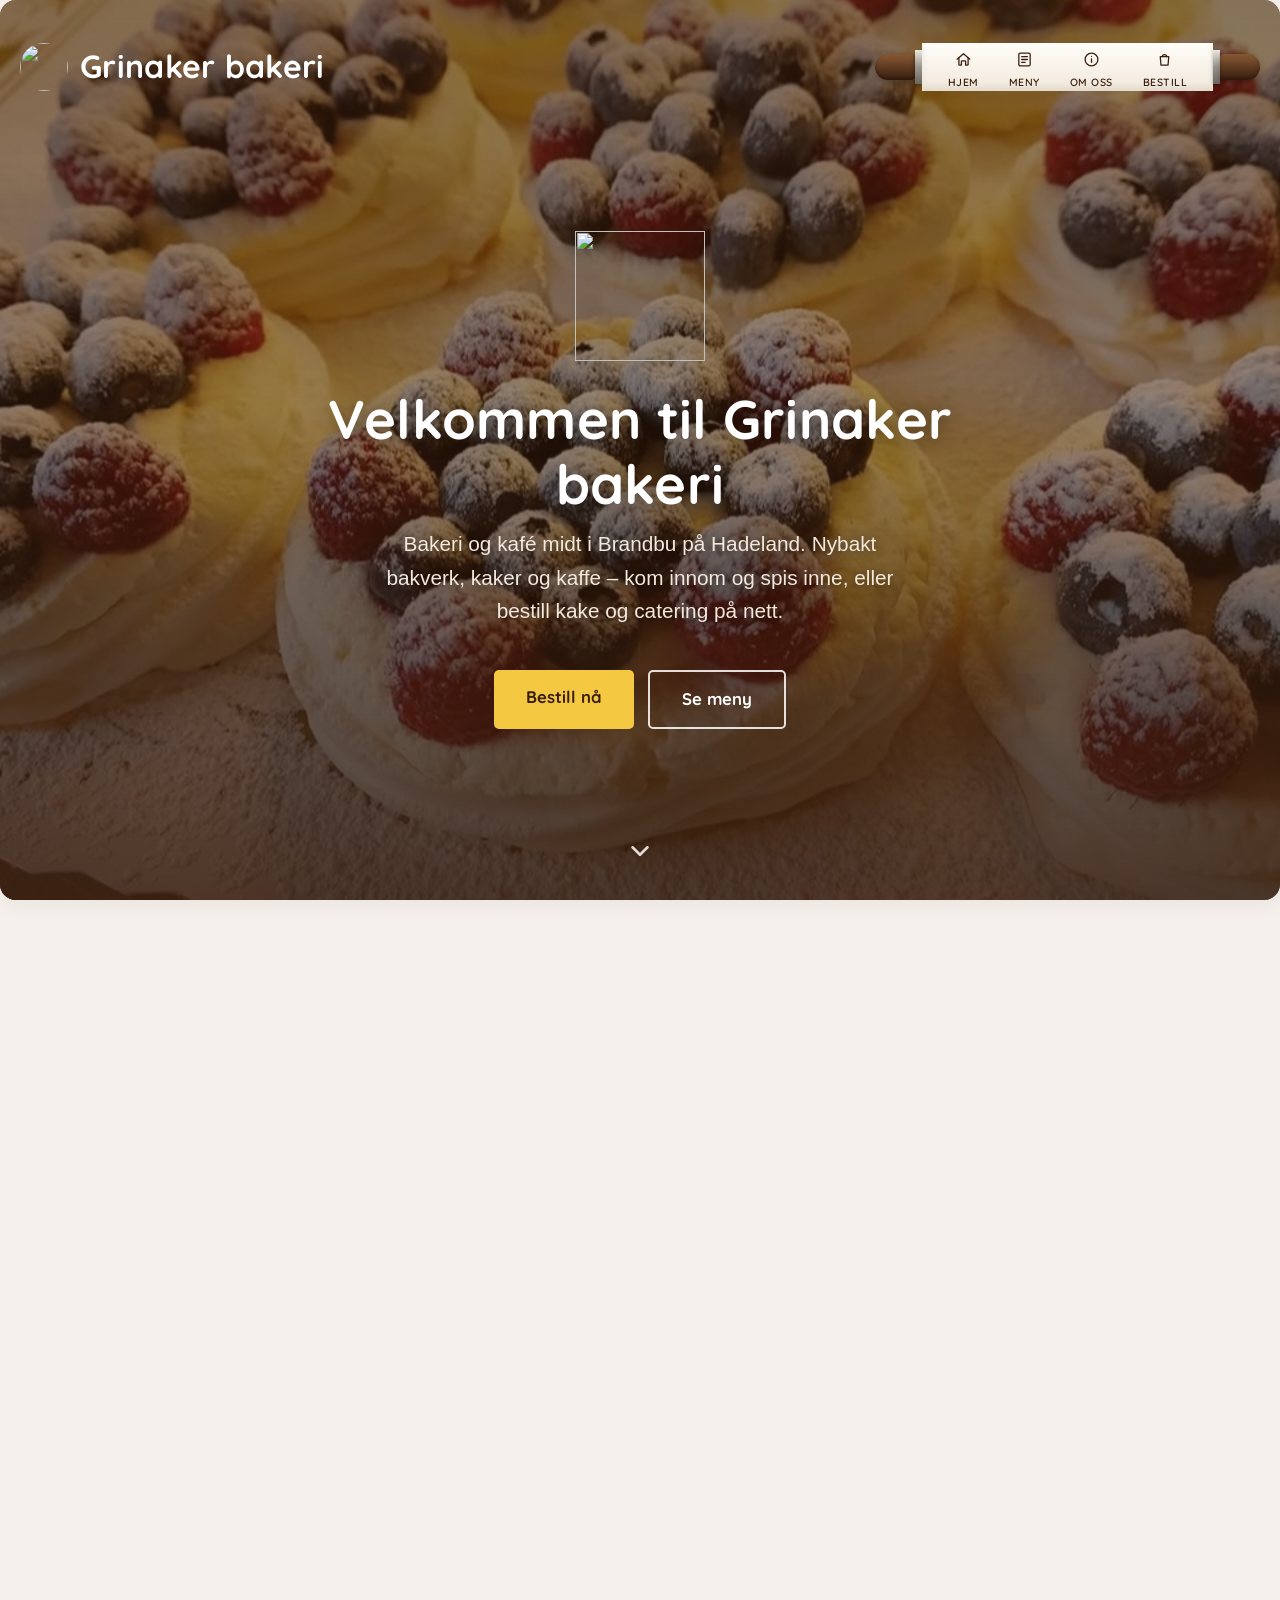
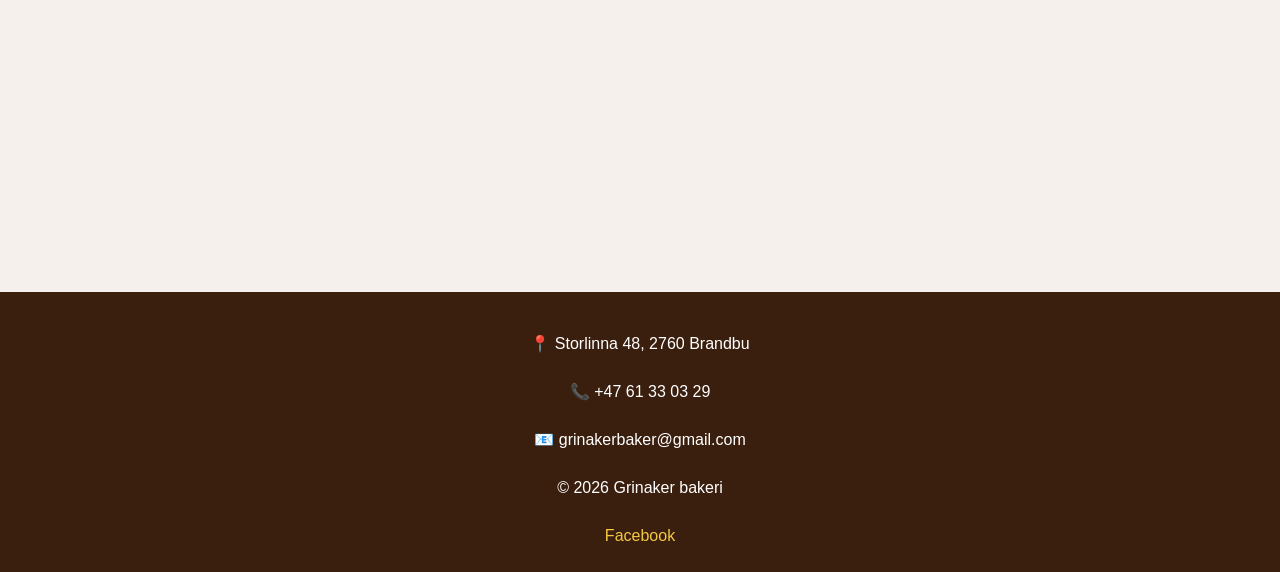
==== commit 51d07ad8: "Ekte hero-foto og smultringer i menyen - Hero-bakgrunn bruker nå ekte foto (hero.png) i stedet for i" ====
--- a/index.html
+++ b/index.html
@@ -62,7 +62,8 @@
         "opens": "09:00",
         "closes": "16:00"
       }
-    ]
+    ],
+    "sameAs": ["https://www.facebook.com/p/Grinaker-Bakeri-As-100084157203045/"]
   }
   </script>
   <noscript><style>.reveal{opacity:1;transform:none}</style></noscript>
@@ -143,32 +144,29 @@
   </section>
 
   <!-- ===== MENY / PRODUKTER =====
-       Placeholder-kort. Bytt bildene under med ekte foto fra Facebook-siden.
-       Ikke oppdiktede produkter/priser – bekreft utvalg og priser med bakeriet. -->
+       Ekte produktfoto (fra bakeriets Facebook). Filer i mappa
+       Bilder/: bakverk.jpg, kake.jpg, smultringer.jpg, hero.png -->
   <section class="reveal" id="meny">
     <h2>Meny</h2>
-    <p class="seksjon-ingress">Alt bakes fra bunnen. Under er noen av kategoriene våre – utvalg og priser bekreftes med bakeriet.</p>
+    <p class="seksjon-ingress">Alt bakes fra bunnen. Her er noen av spesialitetene våre – fullt utvalg og priser får du i butikken.</p>
 
     <div class="produkt-grid">
       <article class="produkt-kort">
-        <!-- BILDE FRA FACEBOOK HER: bytt src til ekte foto av bakverk -->
-        <img src="Bilder/produkt.svg" alt="Bakverk fra Grinaker bakeri" class="produkt-bilde" width="400" height="400" loading="lazy">
+        <img src="Bilder/bakverk.jpg" alt="Ferskt bakverk i disken hos Grinaker bakeri" class="produkt-bilde" width="960" height="960" loading="lazy">
         <h3>Bakverk</h3>
-        <p>Nybakte kanelsnurrer, boller og annet godt fra ovnen.</p>
+        <p>Nybakt brød, boller, snurrer og wienerbrød – ferskt fra disken hver dag.</p>
       </article>
 
       <article class="produkt-kort">
-        <!-- BILDE FRA FACEBOOK HER: bytt src til ekte foto av kaker -->
-        <img src="Bilder/produkt.svg" alt="Kaker fra Grinaker bakeri" class="produkt-bilde" width="400" height="400" loading="lazy">
-        <h3>Kaker</h3>
-        <p>Kaker til hverdag og fest – også på bestilling.</p>
+        <img src="Bilder/kake.jpg" alt="Hvit sjokoladekake pyntet med roser fra Grinaker bakeri" class="produkt-bilde" width="1999" height="1111" loading="lazy">
+        <h3>Kaker til fest</h3>
+        <p>Bursdags- og festkaker etter ønske. Bestill via skjemaet under.</p>
       </article>
 
       <article class="produkt-kort">
-        <!-- BILDE FRA FACEBOOK HER: bytt src til ekte foto av kaffe/kafé -->
-        <img src="Bilder/produkt.svg" alt="Kaffe og drikke fra Grinaker bakeri" class="produkt-bilde" width="400" height="400" loading="lazy">
-        <h3>Kaffe &amp; drikke</h3>
-        <p>Nytraktet kaffe og noe å drikke ved siden av – nyt det i kafeen.</p>
+        <img src="Bilder/smultringer.jpg" alt="Nystekte smultringer på fat hos Grinaker bakeri" class="produkt-bilde" width="1139" height="1600" loading="lazy">
+        <h3>Smultringer</h3>
+        <p>Nystekte smultringer, en ekte klassiker rett fra disken.</p>
       </article>
     </div>
   </section>
@@ -285,8 +283,7 @@
   <p><span aria-hidden="true">📞</span> <span class="sr-only">Telefon:</span> <a class="kontakt-lenke" href="tel:+4761330329">+47 61 33 03 29</a></p>
   <p><span aria-hidden="true">📧</span> <span class="sr-only">E-post:</span> <a class="kontakt-lenke" href="mailto:grinakerbaker@gmail.com">grinakerbaker@gmail.com</a></p>
   <p>© 2026 Grinaker bakeri</p>
-  <!-- FACEBOOK: bytt href under til bakeriets ekte Facebook-side -->
-  <a href="https://www.facebook.com/" target="_blank" rel="noopener noreferrer">Facebook</a>
+  <a href="https://www.facebook.com/p/Grinaker-Bakeri-As-100084157203045/" target="_blank" rel="noopener noreferrer">Facebook</a>
 </footer>
   <script src="JS/main.js"></script>
 </body>
--- a/CSS/style.css
+++ b/CSS/style.css
@@ -1,5 +1,13 @@
-html {
-    scroll-behavior: smooth;
+/* Fargepalett – én kilde til sannhet */
+:root {
+    --brun-mork: #3b1f0e;   /* mørk brun: header, hero-bunn, tekst */
+    --brun: #8B4513;        /* medium brun: aksent, hover, lenker */
+    --krem: #f5f0eb;        /* lys bakgrunn */
+    --gul: #f5c842;         /* gul aksent: CTA, detaljer */
+}
+
+@media (prefers-reduced-motion: no-preference) {
+    html { scroll-behavior: smooth; }
 }
 
 body {
@@ -12,10 +20,25 @@
 h1, h2, h3 {
     font-family: 'Quicksand', 'Segoe UI', sans-serif;
     letter-spacing: 0.3px;
+    line-height: 1.2;
 }
 
 h1 {
     color: white;
+    font-size: clamp(1.6rem, 3vw, 2rem);
+}
+
+h2 {
+    font-size: clamp(1.4rem, 2.6vw, 1.75rem);
+}
+
+h3 {
+    font-size: 1.2rem;
+}
+
+/* Undersidenes hero-tittel («Meny», «Om oss») – tydeligere enn vanlig h2 */
+section.hero h2 {
+    font-size: clamp(2rem, 5vw, 2.8rem);
 }
 
 header {
@@ -164,7 +187,7 @@
 }
 
 .kjevle-link:focus-visible {
-    outline: 2px solid #8B4513;
+    outline: 2px solid var(--brun);
     outline-offset: 2px;
     border-radius: 4px;
 }
@@ -174,7 +197,7 @@
 }
 
 .kjevle-link[aria-current="page"] .kjevle-label {
-    color: #8B4513;
+    color: var(--brun);
 }
 
 main {
@@ -223,10 +246,6 @@
     background-color: transparent;
     box-shadow: none;
     border-radius: 0;
-    padding: 0;
-}
-
-section.hero {
     padding: 40px 20px;
 }
 
@@ -259,9 +278,49 @@
     border: 0;
 }
 
+/* Hopp til innhold-lenke for tastaturbrukere (synlig kun ved fokus) */
+.skip-link {
+    position: absolute;
+    left: 8px;
+    top: -48px;
+    z-index: 200;
+    background: #3b1f0e;
+    color: #fff;
+    padding: 10px 16px;
+    border-radius: 8px;
+    text-decoration: none;
+    transition: top 0.2s ease;
+}
+
+.skip-link:focus {
+    top: 8px;
+    outline: 2px solid #f5c842;
+    outline-offset: 2px;
+}
+
+/* Klikkbar kontaktinfo (tel:/mailto:) uten å skille seg ut som lenke */
+.kontakt-lenke {
+    color: inherit;
+    text-decoration: none;
+}
+
+.kontakt-lenke:hover {
+    text-decoration: underline;
+}
+
+footer .kontakt-lenke {
+    margin: 0;
+}
+
+/* Fokusring på knapper, i tråd med resten av UI-et */
+button:focus-visible {
+    outline: 2px solid #f5c842;
+    outline-offset: 2px;
+}
+
 input:focus, textarea:focus {
     outline: none;
-    border-color: #8B4513;
+    border-color: var(--brun);
     box-shadow: 0 0 0 3px rgba(139, 69, 19, 0.15);
 }
 
@@ -277,7 +336,7 @@
 }
 
 button:hover {
-    background-color: #8B4513;
+    background-color: var(--brun);
     transform: translateY(-2px);
     box-shadow: 0 4px 12px rgba(0, 0, 0, 0.2);
 }
@@ -289,7 +348,7 @@
 }
 
 a:focus-visible {
-    outline: 2px solid #8B4513;
+    outline: 2px solid var(--brun);
     outline-offset: 2px;
 }
 
@@ -302,17 +361,12 @@
 }
 
 .pris {
-  color: #8B4513;
+  color: var(--brun);
   font-weight: bold;
 }
 
 .hero {
   text-align: center;
-}
-
-.hero img {
-  width: 150px;
-  filter: drop-shadow(0 4px 10px rgba(0, 0, 0, 0.15));
 }
 
 /* ---- Helskjerm-hero ---- */
@@ -333,7 +387,7 @@
 .hero-full__bg {
   position: absolute;
   inset: 0;
-  background-image: url('../Bilder/hero.svg');
+  background-image: url('../Bilder/hero.png');
   background-size: cover;
   background-position: center;
   transform: scale(1.12);
@@ -348,7 +402,7 @@
   content: "";
   position: absolute;
   inset: 0;
-  background: linear-gradient(180deg, rgba(59, 31, 14, 0.55), rgba(59, 31, 14, 0.35) 45%, rgba(59, 31, 14, 0.8));
+  background: linear-gradient(180deg, rgba(59, 31, 14, 0.62), rgba(59, 31, 14, 0.5) 45%, rgba(59, 31, 14, 0.84));
 }
 
 .hero-full__content {
@@ -376,6 +430,7 @@
   margin: 0 auto 28px;
   max-width: 520px;
   color: #f3e8dc;
+  text-shadow: 0 1px 12px rgba(0, 0, 0, 0.5);
 }
 
 .hero-full .knapp {
@@ -447,7 +502,7 @@
 }
 
 .knapp:hover {
-  background-color: #8B4513;
+  background-color: var(--brun);
   color: white;
   transform: translateY(-2px);
   box-shadow: 0 4px 12px rgba(0, 0, 0, 0.2);
@@ -479,7 +534,7 @@
 }
 
 main a {
-  color: #8B4513;
+  color: var(--brun);
   font-weight: 600;
 }
 
@@ -571,18 +626,6 @@
     font-size: 8.5px;
   }
 
-  h1 {
-    font-size: 24px;
-  }
-
-  h2 {
-    font-size: 22px;
-  }
-
-  h3 {
-    font-size: 20px;
-  }
-
   .knapp {
     padding: 15px 30px;
     font-size: 18px;
@@ -597,4 +640,168 @@
     font-size: 18px;
     padding: 15px 25px;
   }
+}
+
+/* ============================================================
+   Grinaker bakeri – seksjoner (hero-CTA, meny, skjema, kart)
+   ============================================================ */
+
+/* Ankermål skal ikke havne bak den faste headeren */
+section[id] {
+  scroll-margin-top: 90px;
+}
+
+.seksjon-ingress {
+  color: #5a4636;
+}
+
+/* ---- Hero: to CTA-er ---- */
+.hero-full__cta {
+  display: flex;
+  gap: 14px;
+  justify-content: center;
+  flex-wrap: wrap;
+}
+
+/* Sekundær «outline»-knapp */
+.knapp--sekundaer {
+  background-color: transparent;
+  color: var(--brun-mork);
+  border: 2px solid var(--brun);
+}
+.knapp--sekundaer:hover {
+  background-color: var(--brun);
+  color: #fff;
+}
+/* På den mørke heroen: lys outline i stedet */
+.hero-full .knapp--sekundaer {
+  color: #fff;
+  border-color: rgba(255, 255, 255, 0.85);
+  background-color: transparent;
+}
+.hero-full .knapp--sekundaer:hover {
+  background-color: rgba(255, 255, 255, 0.16);
+  color: #fff;
+}
+
+/* ---- Meny / produktkort ---- */
+.produkt-grid {
+  display: grid;
+  grid-template-columns: repeat(auto-fit, minmax(220px, 1fr));
+  gap: 20px;
+  margin-top: 8px;
+}
+.produkt-kort {
+  background: var(--krem);
+  border-radius: 12px;
+  overflow: hidden;
+  box-shadow: 0 3px 14px rgba(59, 31, 14, 0.06);
+}
+.produkt-bilde {
+  width: 100%;
+  height: 180px;
+  object-fit: cover;
+  display: block;
+  background: #e7dccd;
+}
+.produkt-kort h3 {
+  margin: 14px 18px 6px;
+}
+.produkt-kort p {
+  margin: 0 18px 18px;
+  color: #5a4636;
+}
+
+/* ---- Bestillingsskjema ---- */
+.skjema-rad {
+  display: grid;
+  grid-template-columns: 1fr 1fr;
+  gap: 0 20px;
+}
+.skjema-felt {
+  display: flex;
+  flex-direction: column;
+  margin-top: 12px;
+}
+.skjema-felt label {
+  margin-bottom: 4px;
+  font-weight: 600;
+}
+.bestill-skjema select {
+  display: block;
+  width: 100%;
+  box-sizing: border-box;
+  padding: 10px 8px;
+  border: 1px solid #e7dccd;
+  border-radius: 6px;
+  font-family: inherit;
+  font-size: 1rem;
+  background: #fff;
+}
+.bestill-skjema select:focus {
+  outline: none;
+  border-color: var(--brun);
+  box-shadow: 0 0 0 3px rgba(139, 69, 19, 0.15);
+}
+.bestill-skjema .knapp {
+  margin-top: 18px;
+  border: none;
+  cursor: pointer;
+  font-size: 1.05rem;
+}
+.skjema-fallback {
+  margin-top: 14px;
+  color: #5a4636;
+  font-size: 0.95rem;
+}
+.skjema-fallback .kontakt-lenke {
+  color: var(--brun);
+  font-weight: 600;
+  text-decoration: underline;
+}
+
+.apningstider-note {
+  margin-top: 12px;
+  font-size: 0.9rem;
+  color: #6b5847;
+}
+
+/* ---- Kart & kontakt ---- */
+.kontakt-grid {
+  display: grid;
+  grid-template-columns: 1.4fr 1fr;
+  gap: 24px;
+  align-items: stretch;
+  margin-top: 8px;
+}
+.kart {
+  border-radius: 12px;
+  overflow: hidden;
+  box-shadow: 0 3px 14px rgba(59, 31, 14, 0.08);
+  min-height: 300px;
+}
+.kart iframe {
+  width: 100%;
+  height: 100%;
+  min-height: 300px;
+  border: 0;
+  display: block;
+}
+.kontakt-info {
+  display: flex;
+  flex-direction: column;
+  justify-content: center;
+  gap: 4px;
+}
+.kontakt-info .knapp {
+  margin-top: 10px;
+  align-self: flex-start;
+}
+
+/* ---- Mobil ---- */
+@media (max-width: 600px) {
+  .skjema-rad { grid-template-columns: 1fr; }
+  .kontakt-grid { grid-template-columns: 1fr; }
+  .kontakt-info .knapp { align-self: stretch; text-align: center; }
+  .produkt-bilde { height: 200px; }
 }
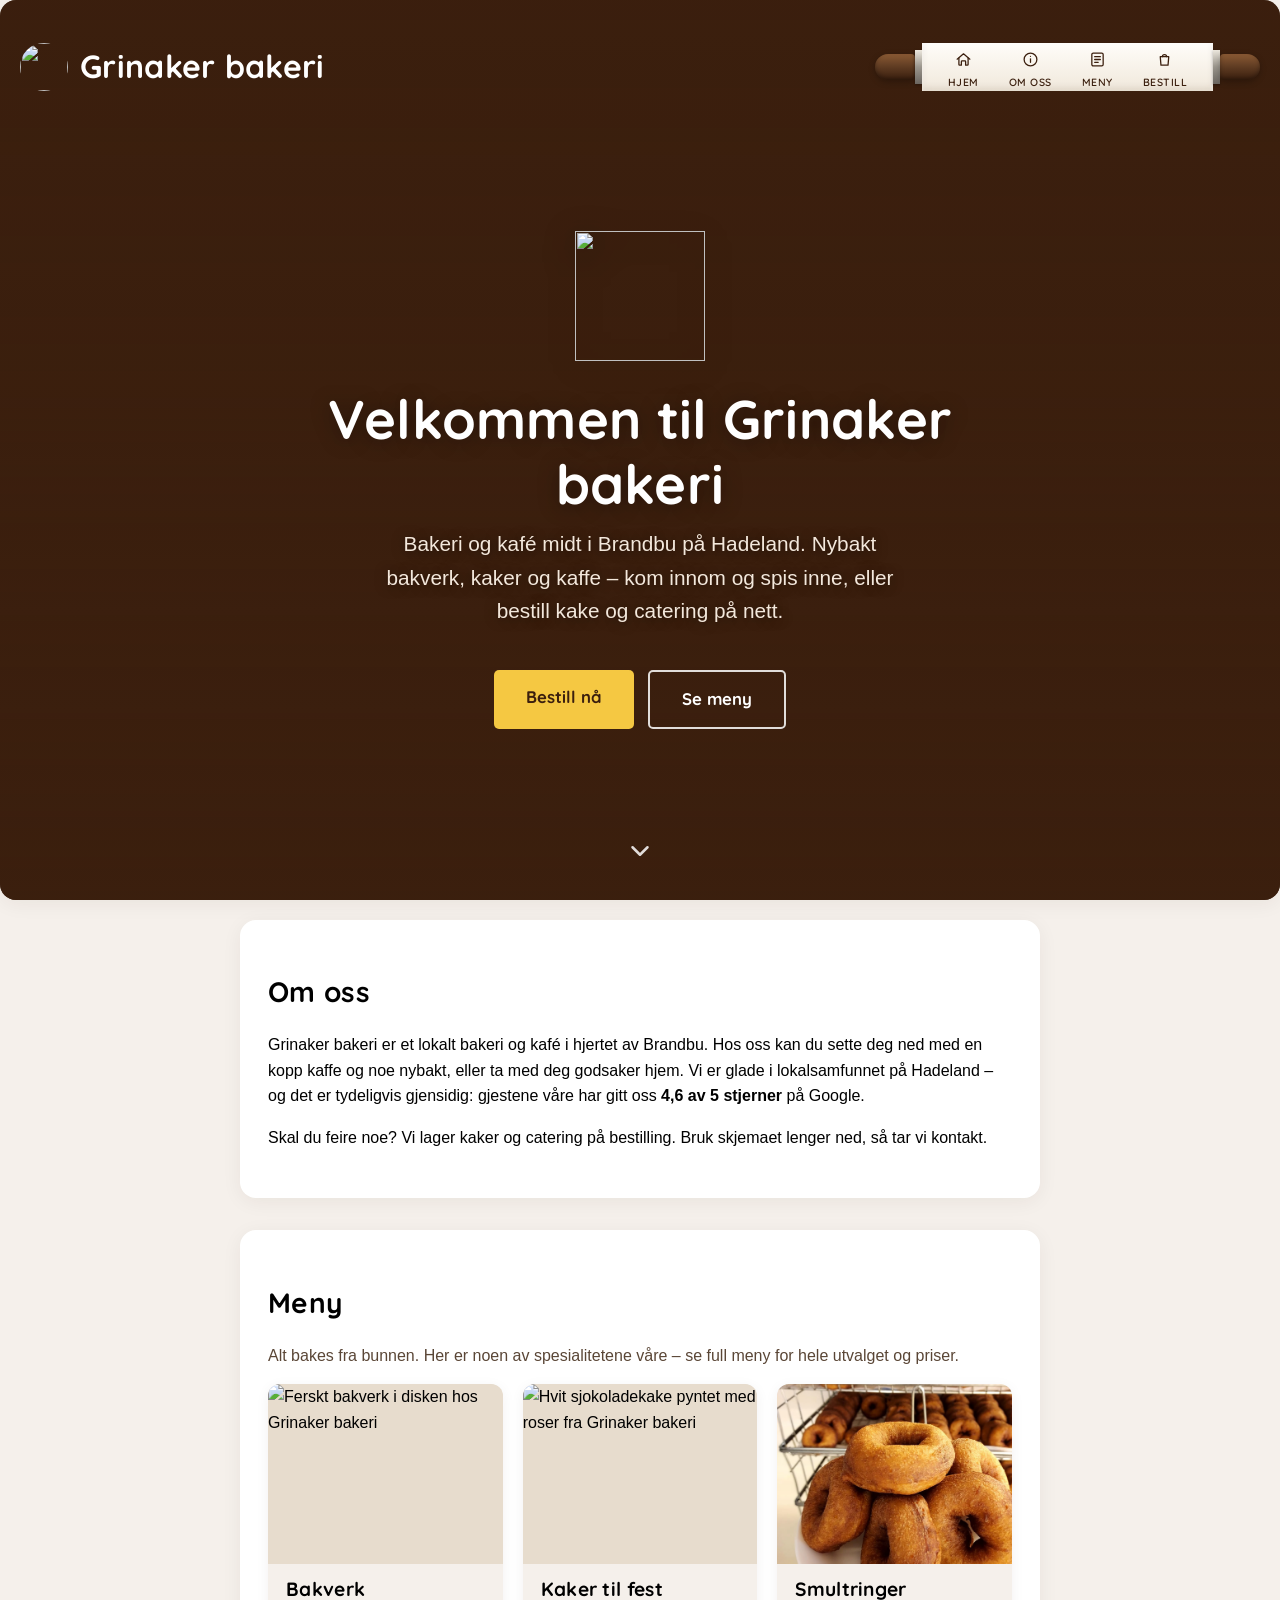
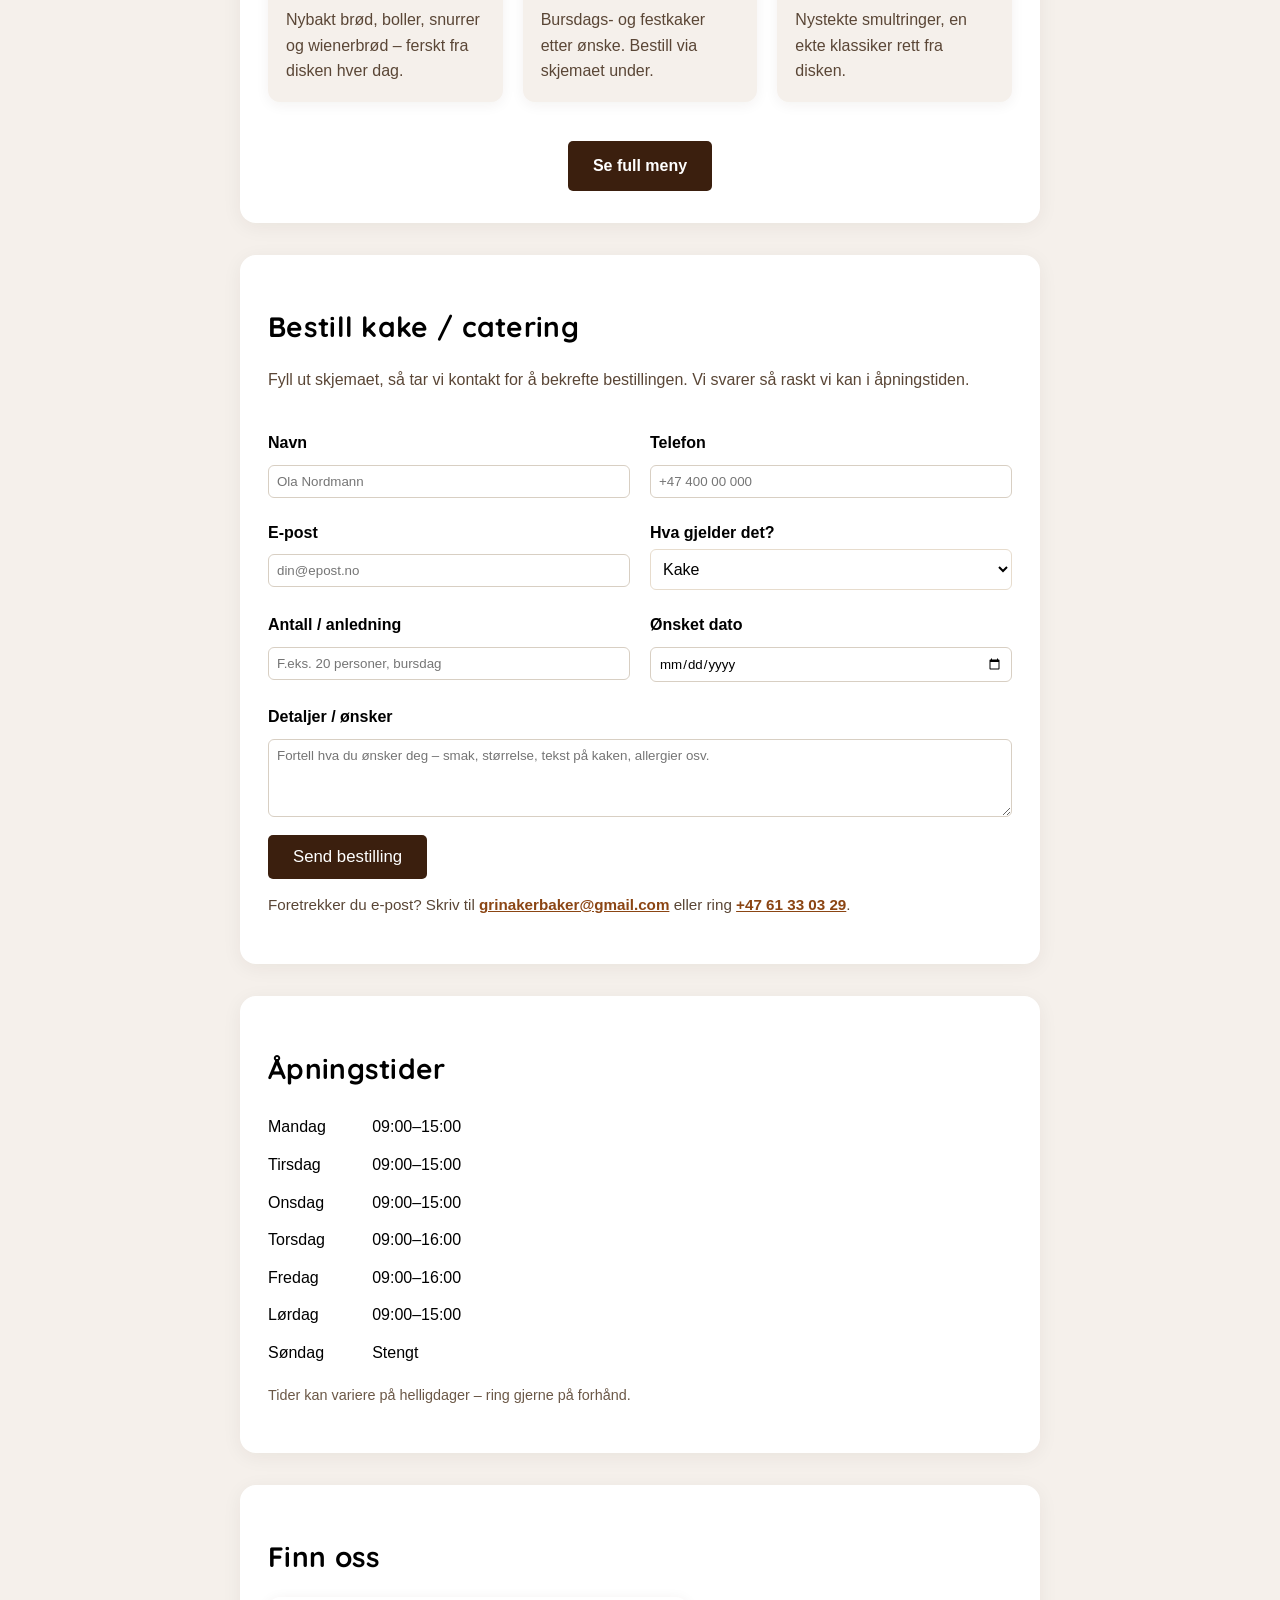
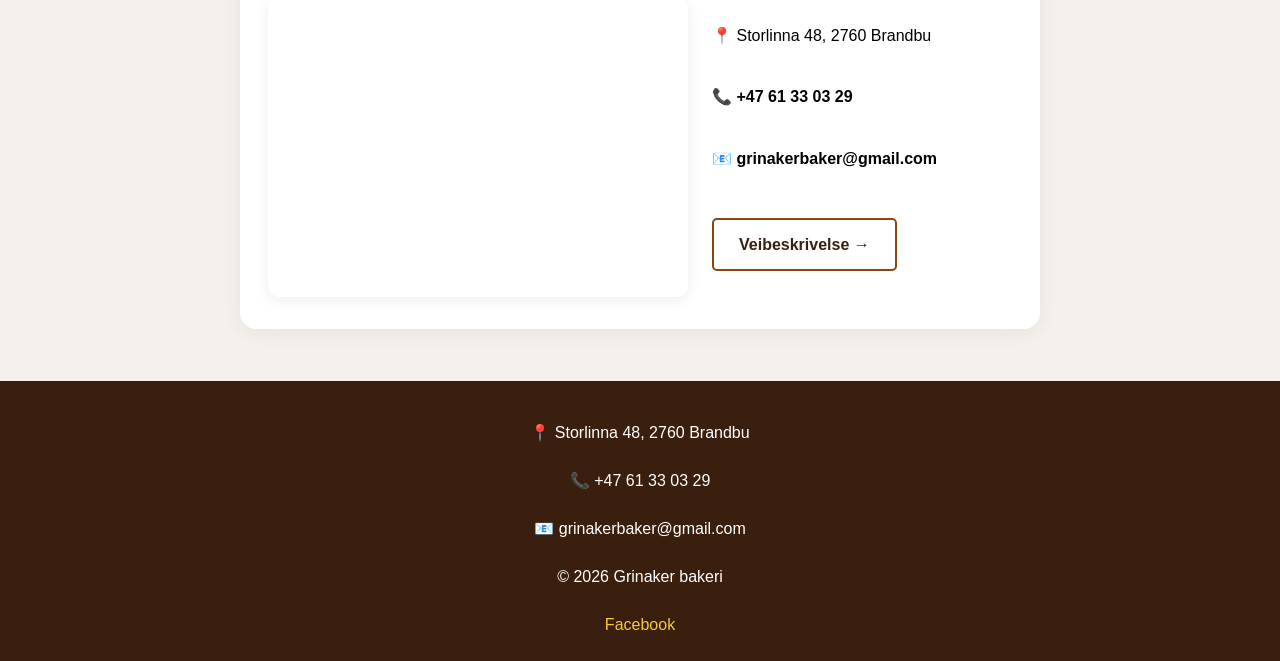
==== commit 6c167ba9: "Ny menyside med seksjonert prisliste Meny.html var en tom redirect-stubb (meta refresh + noindex). B" ====
--- a/index.html
+++ b/index.html
@@ -5,7 +5,7 @@
   <meta name="viewport" content="width=device-width, initial-scale=1.0">
   <meta name="description" content="Grinaker bakeri – bakeri og kafé i Brandbu på Hadeland. Nybakt bakverk, kaker og kaffe. Spis inne, eller forhåndsbestill kake og catering på nett.">
   <title>Grinaker bakeri – Bakeri og kafé i Brandbu, Hadeland</title>
-  <link rel="canonical" href="https://oskaraaserud-dev.github.io/generisk_bakeri/">
+  <link rel="canonical" href="https://oskaraaserud-dev.github.io/grinaker-bakeri/">
   <link rel="icon" href="Bilder/logo.svg" type="image/svg+xml">
   <link rel="preconnect" href="https://fonts.googleapis.com">
   <link rel="preconnect" href="https://fonts.gstatic.com" crossorigin>
@@ -16,21 +16,21 @@
   <meta property="og:locale" content="nb_NO">
   <meta property="og:title" content="Grinaker bakeri – Bakeri og kafé i Brandbu">
   <meta property="og:description" content="Nybakt bakverk, kaker og kaffe i Brandbu på Hadeland. Spis inne, eller forhåndsbestill kake og catering på nett.">
-  <meta property="og:url" content="https://oskaraaserud-dev.github.io/generisk_bakeri/">
-  <meta property="og:image" content="https://oskaraaserud-dev.github.io/generisk_bakeri/Bilder/delingsbilde.png">
+  <meta property="og:url" content="https://oskaraaserud-dev.github.io/grinaker-bakeri/">
+  <meta property="og:image" content="https://oskaraaserud-dev.github.io/grinaker-bakeri/Bilder/delingsbilde.png">
   <meta property="og:image:width" content="1200">
   <meta property="og:image:height" content="630">
   <meta property="og:image:alt" content="Grinaker bakeri – bakeri og kafé i Brandbu">
-  <meta name="twitter:image" content="https://oskaraaserud-dev.github.io/generisk_bakeri/Bilder/delingsbilde.png">
+  <meta name="twitter:image" content="https://oskaraaserud-dev.github.io/grinaker-bakeri/Bilder/delingsbilde.png">
   <meta name="twitter:card" content="summary_large_image">
   <script type="application/ld+json">
   {
     "@context": "https://schema.org",
     "@type": "Bakery",
-    "@id": "https://oskaraaserud-dev.github.io/generisk_bakeri/",
+    "@id": "https://oskaraaserud-dev.github.io/grinaker-bakeri/",
     "name": "Grinaker bakeri",
-    "url": "https://oskaraaserud-dev.github.io/generisk_bakeri/",
-    "image": "https://oskaraaserud-dev.github.io/generisk_bakeri/Bilder/delingsbilde.png",
+    "url": "https://oskaraaserud-dev.github.io/grinaker-bakeri/",
+    "image": "https://oskaraaserud-dev.github.io/grinaker-bakeri/Bilder/delingsbilde.png",
     "telephone": "+47 61 33 03 29",
     "email": "grinakerbaker@gmail.com",
     "priceRange": "$$",
@@ -89,19 +89,19 @@
         </a>
       </li>
       <li>
+        <a href="#om-oss" class="kjevle-link">
+          <span class="kjevle-icon-wrap">
+            <svg viewBox="0 0 24 24" fill="none" stroke="currentColor" stroke-width="1.8" stroke-linecap="round" stroke-linejoin="round" aria-hidden="true"><circle cx="12" cy="12" r="9"/><line x1="12" y1="11" x2="12" y2="16"/><circle cx="12" cy="7.5" r="0.9" fill="currentColor" stroke="none"/></svg>
+          </span>
+          <span class="kjevle-label">Om oss</span>
+        </a>
+      </li>
+      <li>
         <a href="#meny" class="kjevle-link">
           <span class="kjevle-icon-wrap">
             <svg viewBox="0 0 24 24" fill="none" stroke="currentColor" stroke-width="1.8" stroke-linecap="round" stroke-linejoin="round" aria-hidden="true"><rect x="4" y="3" width="16" height="18" rx="2"/><path d="M8 8h8M8 12h8M8 16h5"/></svg>
           </span>
           <span class="kjevle-label">Meny</span>
-        </a>
-      </li>
-      <li>
-        <a href="#om-oss" class="kjevle-link">
-          <span class="kjevle-icon-wrap">
-            <svg viewBox="0 0 24 24" fill="none" stroke="currentColor" stroke-width="1.8" stroke-linecap="round" stroke-linejoin="round" aria-hidden="true"><circle cx="12" cy="12" r="9"/><line x1="12" y1="11" x2="12" y2="16"/><circle cx="12" cy="7.5" r="0.9" fill="currentColor" stroke="none"/></svg>
-          </span>
-          <span class="kjevle-label">Om oss</span>
         </a>
       </li>
       <li>
@@ -126,7 +126,7 @@
       <p class="reveal is-visible reveal-delay-2">Bakeri og kafé midt i Brandbu på Hadeland. Nybakt bakverk, kaker og kaffe – kom innom og spis inne, eller bestill kake og catering på nett.</p>
       <div class="hero-full__cta reveal is-visible reveal-delay-3">
         <a href="#bestill" class="knapp">Bestill nå</a>
-        <a href="#meny" class="knapp knapp--sekundaer">Se meny</a>
+        <a href="Meny.html" class="knapp knapp--sekundaer">Se meny</a>
       </div>
     </div>
     <a href="#om-oss" class="scroll-hint" aria-label="Bla ned">
@@ -145,10 +145,10 @@
 
   <!-- ===== MENY / PRODUKTER =====
        Ekte produktfoto (fra bakeriets Facebook). Filer i mappa
-       Bilder/: bakverk.jpg, kake.jpg, smultringer.jpg, hero.png -->
+       Bilder/: bakverk.jpg, kake.jpg, smultringer.jpg, hero.jpg -->
   <section class="reveal" id="meny">
     <h2>Meny</h2>
-    <p class="seksjon-ingress">Alt bakes fra bunnen. Her er noen av spesialitetene våre – fullt utvalg og priser får du i butikken.</p>
+    <p class="seksjon-ingress">Alt bakes fra bunnen. Her er noen av spesialitetene våre – se full meny for hele utvalget og priser.</p>
 
     <div class="produkt-grid">
       <article class="produkt-kort">
@@ -168,6 +168,10 @@
         <h3>Smultringer</h3>
         <p>Nystekte smultringer, en ekte klassiker rett fra disken.</p>
       </article>
+    </div>
+
+    <div class="meny-cta">
+      <a href="Meny.html" class="knapp">Se full meny</a>
     </div>
   </section>
 
@@ -188,7 +192,7 @@
     -->
     <form class="bestill-skjema" action="https://formspree.io/f/mqerzeoj" method="POST">
       <input type="hidden" name="_subject" value="Ny bestilling fra nettsiden – Grinaker bakeri">
-      <input type="hidden" name="_next" value="https://oskaraaserud-dev.github.io/generisk_bakeri/takk.html">
+      <input type="hidden" name="_next" value="https://oskaraaserud-dev.github.io/grinaker-bakeri/takk.html">
 
       <div class="skjema-rad">
         <div class="skjema-felt">
--- a/CSS/style.css
+++ b/CSS/style.css
@@ -1,807 +1,897 @@
-/* Fargepalett – én kilde til sannhet */
-:root {
-    --brun-mork: #3b1f0e;   /* mørk brun: header, hero-bunn, tekst */
-    --brun: #8B4513;        /* medium brun: aksent, hover, lenker */
-    --krem: #f5f0eb;        /* lys bakgrunn */
-    --gul: #f5c842;         /* gul aksent: CTA, detaljer */
-}
-
-@media (prefers-reduced-motion: no-preference) {
-    html { scroll-behavior: smooth; }
-}
-
-body {
-    margin: 0;
-    background-color: #f5f0eb;
-    font-family: 'Segoe UI', Roboto, Helvetica, Arial, sans-serif;
-    line-height: 1.6;
-}
-
-h1, h2, h3 {
-    font-family: 'Quicksand', 'Segoe UI', sans-serif;
-    letter-spacing: 0.3px;
-    line-height: 1.2;
-}
-
-h1 {
-    color: white;
-    font-size: clamp(1.6rem, 3vw, 2rem);
-}
-
-h2 {
-    font-size: clamp(1.4rem, 2.6vw, 1.75rem);
-}
-
-h3 {
-    font-size: 1.2rem;
-}
-
-/* Undersidenes hero-tittel («Meny», «Om oss») – tydeligere enn vanlig h2 */
-section.hero h2 {
-    font-size: clamp(2rem, 5vw, 2.8rem);
-}
-
-header {
-    background-color: #3b1f0e;
-    color: white;
-    padding: 20px;
-    box-shadow: 0 2px 10px rgba(0, 0, 0, 0.15);
-    position: sticky;
-    top: 0;
-    z-index: 100;
-    display: flex;
-    flex-wrap: wrap;
-    align-items: center;
-    gap: 14px 20px;
-    transition: background-color 0.35s ease, box-shadow 0.35s ease, padding 0.35s ease;
-}
-
-/* Gjennomsiktig header som ligger over helskjerm-heroen */
-header.over-hero {
-    position: fixed;
-    left: 0;
-    right: 0;
-    background-color: transparent;
-    box-shadow: none;
-    padding-top: 26px;
-    padding-bottom: 26px;
-}
-
-header.over-hero.is-solid {
-    background-color: #3b1f0e;
-    box-shadow: 0 2px 10px rgba(0, 0, 0, 0.15);
-    padding-top: 14px;
-    padding-bottom: 14px;
-}
-
-.brand {
-    display: flex;
-    align-items: center;
-    gap: 12px;
-}
-
-/* Merkevaren øverst er en lenke tilbake til forsiden */
-a.brand {
-    text-decoration: none;
-    color: inherit;
-    border-radius: 8px;
-    transition: opacity 0.2s ease;
-}
-
-a.brand:hover {
-    opacity: 0.85;
-}
-
-a.brand:focus-visible {
-    outline: 2px solid #f5f0eb;
-    outline-offset: 4px;
-}
-
-.header-logo {
-    width: 48px;
-    height: 48px;
-    border-radius: 50%;
-    object-fit: cover;
-}
-
-.kjevle-nav {
-    display: flex;
-    align-items: center;
-    margin-left: auto;
-}
-
-.kjevle-handle {
-    width: 40px;
-    height: 26px;
-    background: linear-gradient(180deg, #8a5a34, #5a3820 55%, #3b1f0e);
-    box-shadow: inset 0 -2px 4px rgba(0, 0, 0, 0.3), 0 2px 6px rgba(0, 0, 0, 0.25);
-    flex-shrink: 0;
-}
-
-.kjevle-handle:first-child {
-    border-radius: 13px 4px 4px 13px;
-}
-
-.kjevle-handle:last-child {
-    border-radius: 4px 13px 13px 4px;
-}
-
-.kjevle-ring {
-    width: 7px;
-    height: 34px;
-    background: linear-gradient(180deg, #ece7dd, #9a958c 50%, #6b6660);
-    box-shadow: 0 1px 3px rgba(0, 0, 0, 0.3);
-    flex-shrink: 0;
-}
-
-.kjevle-list {
-    list-style: none;
-    margin: 0;
-    padding: 0 26px;
-    height: 48px;
-    background: linear-gradient(180deg, #fffdf9, #f0e8db);
-    box-shadow: inset 0 2px 4px rgba(255, 255, 255, 0.6), inset 0 -3px 6px rgba(59, 31, 14, 0.1);
-    display: flex;
-    flex-direction: row;
-    align-items: center;
-    justify-content: center;
-    gap: 30px;
-    flex-shrink: 0;
-}
-
-.kjevle-link {
-    display: flex;
-    flex-direction: column;
-    align-items: center;
-    gap: 2px;
-    color: #3b1f0e;
-    text-decoration: none;
-    font-family: 'Quicksand', 'Segoe UI', sans-serif;
-    font-size: 10.5px;
-    line-height: 1.1;
-    font-weight: 600;
-    letter-spacing: 0.5px;
-    text-transform: uppercase;
-}
-
-.kjevle-icon-wrap {
-    display: flex;
-    align-items: center;
-    justify-content: center;
-    width: 30px;
-    height: 30px;
-    border-radius: 50%;
-    background: transparent;
-    transition: background-color 0.2s ease, transform 0.2s ease;
-}
-
-.kjevle-icon-wrap svg {
-    width: 17px;
-    height: 17px;
-}
-
-.kjevle-link:hover .kjevle-icon-wrap,
-.kjevle-link:focus-visible .kjevle-icon-wrap {
-    background: #f5f0eb;
-    transform: translateY(-2px);
-}
-
-.kjevle-link:focus-visible {
-    outline: 2px solid var(--brun);
-    outline-offset: 2px;
-    border-radius: 4px;
-}
-
-.kjevle-link[aria-current="page"] .kjevle-icon-wrap {
-    background: #f5c842;
-}
-
-.kjevle-link[aria-current="page"] .kjevle-label {
-    color: var(--brun);
-}
-
-main {
-    max-width: 800px;
-    margin: 0 auto;
-    padding: 20px;
-}
-
-table {
-    width: 100%;
-    border-collapse: collapse;
-}
-
-th, td {
-    border: 1px solid #e6ddd2;
-    padding: 8px;
-    text-align: left;
-}
-
-th {
-    background-color: #3b1f0e;
-    color: white;
-}
-
-tbody tr:hover td {
-    background-color: #f5f0eb;
-}
-
-footer {
-    background-color: #3b1f0e;
-    color: white;
-    text-align: center;
-    padding: 20px;
-    line-height: 2;
-}
-
-section {
-    margin-bottom: 32px;
-    background-color: #ffffff;
-    border-radius: 16px;
-    padding: 32px 28px;
-    box-shadow: 0 4px 20px rgba(59, 31, 14, 0.06);
-}
-
-section.hero {
-    background-color: transparent;
-    box-shadow: none;
-    border-radius: 0;
-    padding: 40px 20px;
-}
-
-label {
-    display: block;
-    margin-top: 10px;
-}
-
-input, textarea {
-    display: block;
-    width: 100%;
-    box-sizing: border-box;
-    padding: 8px;
-    margin-top: 5px;
-    border: 1px solid #d8cfc3;
-    border-radius: 6px;
-    font-family: inherit;
-    transition: border-color 0.2s ease, box-shadow 0.2s ease;
-}
-
-.sr-only {
-    position: absolute;
-    width: 1px;
-    height: 1px;
-    padding: 0;
-    margin: -1px;
-    overflow: hidden;
-    clip: rect(0, 0, 0, 0);
-    white-space: nowrap;
-    border: 0;
-}
-
-/* Hopp til innhold-lenke for tastaturbrukere (synlig kun ved fokus) */
-.skip-link {
-    position: absolute;
-    left: 8px;
-    top: -48px;
-    z-index: 200;
-    background: #3b1f0e;
-    color: #fff;
-    padding: 10px 16px;
-    border-radius: 8px;
-    text-decoration: none;
-    transition: top 0.2s ease;
-}
-
-.skip-link:focus {
-    top: 8px;
-    outline: 2px solid #f5c842;
-    outline-offset: 2px;
-}
-
-/* Klikkbar kontaktinfo (tel:/mailto:) uten å skille seg ut som lenke */
-.kontakt-lenke {
-    color: inherit;
-    text-decoration: none;
-}
-
-.kontakt-lenke:hover {
-    text-decoration: underline;
-}
-
-footer .kontakt-lenke {
-    margin: 0;
-}
-
-/* Fokusring på knapper, i tråd med resten av UI-et */
-button:focus-visible {
-    outline: 2px solid #f5c842;
-    outline-offset: 2px;
-}
-
-input:focus, textarea:focus {
-    outline: none;
-    border-color: var(--brun);
-    box-shadow: 0 0 0 3px rgba(139, 69, 19, 0.15);
-}
-
-button {
-    margin-top: 15px;
-    padding: 10px 20px;
-    background-color: #3b1f0e;
-    color: white;
-    border: none;
-    border-radius: 5px;
-    cursor: pointer;
-    transition: background-color 0.2s ease, transform 0.2s ease, box-shadow 0.2s ease;
-}
-
-button:hover {
-    background-color: var(--brun);
-    transform: translateY(-2px);
-    box-shadow: 0 4px 12px rgba(0, 0, 0, 0.2);
-}
-
-a {
-    color: #f5c842;
-    text-decoration: none;
-    transition: color 0.2s ease, opacity 0.2s ease;
-}
-
-a:focus-visible {
-    outline: 2px solid var(--brun);
-    outline-offset: 2px;
-}
-
-.tilbud-kort {
-  background-color: #f5f0eb;
-  border: 2px solid #3b1f0e;
-  border-radius: 8px;
-  padding: 20px;
-  max-width: 400px;
-}
-
-.pris {
-  color: var(--brun);
-  font-weight: bold;
-}
-
-.hero {
-  text-align: center;
-}
-
-/* ---- Helskjerm-hero ---- */
-.hero-full {
-  position: relative;
-  min-height: 100vh;
-  min-height: 100svh;
-  margin: 0;
-  padding: 0;
-  display: flex;
-  align-items: center;
-  justify-content: center;
-  text-align: center;
-  overflow: hidden;
-  background: #3b1f0e;
-}
-
-.hero-full__bg {
-  position: absolute;
-  inset: 0;
-  background-image: url('../Bilder/hero.png');
-  background-size: cover;
-  background-position: center;
-  transform: scale(1.12);
-  animation: heroZoom 14s ease-out forwards;
-}
-
-@keyframes heroZoom {
-  to { transform: scale(1); }
-}
-
-.hero-full::after {
-  content: "";
-  position: absolute;
-  inset: 0;
-  background: linear-gradient(180deg, rgba(59, 31, 14, 0.62), rgba(59, 31, 14, 0.5) 45%, rgba(59, 31, 14, 0.84));
-}
-
-.hero-full__content {
-  position: relative;
-  z-index: 2;
-  color: #fff;
-  padding: 120px 24px 60px;
-  max-width: 720px;
-}
-
-.hero-full__logo {
-  width: 130px;
-  filter: drop-shadow(0 6px 16px rgba(0, 0, 0, 0.4));
-}
-
-.hero-full__content h2 {
-  font-size: clamp(2rem, 6vw, 3.4rem);
-  margin: 18px 0 10px;
-  color: #fff;
-  text-shadow: 0 2px 20px rgba(0, 0, 0, 0.4);
-}
-
-.hero-full__content p {
-  font-size: clamp(1rem, 2.4vw, 1.3rem);
-  margin: 0 auto 28px;
-  max-width: 520px;
-  color: #f3e8dc;
-  text-shadow: 0 1px 12px rgba(0, 0, 0, 0.5);
-}
-
-.hero-full .knapp {
-  background-color: #f5c842;
-  color: #3b1f0e;
-  font-weight: 700;
-  font-family: 'Quicksand', 'Segoe UI', sans-serif;
-  padding: 14px 32px;
-  font-size: 1.05rem;
-}
-
-.hero-full .knapp:hover {
-  background-color: #ffd966;
-  color: #3b1f0e;
-}
-
-/* Scroll-hint pil nederst i heroen */
-.scroll-hint {
-  position: absolute;
-  left: 50%;
-  bottom: 26px;
-  transform: translateX(-50%);
-  z-index: 2;
-  color: rgba(255, 255, 255, 0.85);
-  animation: bounce 1.8s ease-in-out infinite;
-}
-
-.scroll-hint svg {
-  width: 30px;
-  height: 30px;
-}
-
-@keyframes bounce {
-  0%, 100% { transform: translate(-50%, 0); }
-  50% { transform: translate(-50%, 10px); }
-}
-
-/* ---- Scroll-reveal animasjoner ---- */
-.reveal {
-  opacity: 0;
-  transform: translateY(40px);
-  transition: opacity 0.7s ease, transform 0.7s ease;
-}
-
-.reveal.is-visible {
-  opacity: 1;
-  transform: translateY(0);
-}
-
-.reveal-delay-1 { transition-delay: 0.12s; }
-.reveal-delay-2 { transition-delay: 0.24s; }
-.reveal-delay-3 { transition-delay: 0.36s; }
-
-@media (prefers-reduced-motion: reduce) {
-  .reveal { opacity: 1; transform: none; transition: none; }
-  .hero-full__bg { animation: none; transform: scale(1); }
-  .scroll-hint { animation: none; }
-}
-
-.knapp {
-  display: inline-block;
-  margin-top: 15px;
-  padding: 12px 25px;
-  background-color: #3b1f0e;
-  color: white;
-  text-decoration: none;
-  border-radius: 5px;
-  transition: background-color 0.2s ease, transform 0.2s ease, box-shadow 0.2s ease;
-}
-
-.knapp:hover {
-  background-color: var(--brun);
-  color: white;
-  transform: translateY(-2px);
-  box-shadow: 0 4px 12px rgba(0, 0, 0, 0.2);
-}
-
-.apningstider {
-  width: auto;
-  min-width: 250px;
-}
-
-.apningstider td,
-.apningstider th {
-  padding: 6px 20px 6px 0;
-  border: none;
-  background-color: transparent;
-  color: inherit;
-  font-weight: normal;
-  text-align: left;
-}
-
-footer a {
-  color: #f5c842;
-  text-decoration: none;
-  margin: 0 10px;
-}
-
-footer a:hover {
-  opacity: 0.75;
-}
-
-main a {
-  color: var(--brun);
-  font-weight: 600;
-}
-
-main a:hover {
-  color: #3b1f0e;
-}
-
-.omoss-bilde {
-  width: 100%;
-  max-height: 350px;
-  object-fit: cover;
-  border-radius: 8px;
-  box-shadow: 0 4px 14px rgba(0, 0, 0, 0.12);
-  margin: 20px 0;
-}
-
-.meny-bilde {
-  width: 50px;
-  height: 50px;
-  object-fit: cover;
-  border-radius: 5px;
-  vertical-align: middle;
-  margin-right: 10px;
-}
-
-@media (max-width: 600px) {
-  body {
-    font-size: 18px;
-  }
-
-  section {
-    padding: 22px 18px;
-  }
-
-  /* Header: sentrer logo og kjevle når de brytes til hver sin linje */
-  header {
-    justify-content: center;
-    text-align: center;
-    padding: 16px;
-  }
-
-  .brand {
-    justify-content: center;
-    width: 100%;
-  }
-
-  .kjevle-nav {
-    margin-left: 0;
-  }
-
-  /* Litt mindre logo/tittel så headeren ikke blir for høy på mobil */
-  .header-logo {
-    width: 40px;
-    height: 40px;
-  }
-
-  /* Helskjerm-hero: gi innholdet plass under den todelte headeren */
-  .hero-full__content {
-    padding-top: 100px;
-  }
-
-  .kjevle-list {
-    height: 42px;
-    padding: 0 14px;
-    gap: 16px;
-  }
-
-  .kjevle-handle {
-    width: 26px;
-    height: 20px;
-  }
-
-  .kjevle-ring {
-    width: 5px;
-    height: 26px;
-  }
-
-  .kjevle-icon-wrap {
-    width: 26px;
-    height: 26px;
-  }
-
-  .kjevle-icon-wrap svg {
-    width: 14px;
-    height: 14px;
-  }
-
-  .kjevle-link {
-    font-size: 8.5px;
-  }
-
-  .knapp {
-    padding: 15px 30px;
-    font-size: 18px;
-  }
-
-  input, textarea {
-    font-size: 16px;
-    padding: 12px;
-  }
-
-  button {
-    font-size: 18px;
-    padding: 15px 25px;
-  }
-}
-
-/* ============================================================
-   Grinaker bakeri – seksjoner (hero-CTA, meny, skjema, kart)
-   ============================================================ */
-
-/* Ankermål skal ikke havne bak den faste headeren */
-section[id] {
-  scroll-margin-top: 90px;
-}
-
-.seksjon-ingress {
-  color: #5a4636;
-}
-
-/* ---- Hero: to CTA-er ---- */
-.hero-full__cta {
-  display: flex;
-  gap: 14px;
-  justify-content: center;
-  flex-wrap: wrap;
-}
-
-/* Sekundær «outline»-knapp */
-.knapp--sekundaer {
-  background-color: transparent;
-  color: var(--brun-mork);
-  border: 2px solid var(--brun);
-}
-.knapp--sekundaer:hover {
-  background-color: var(--brun);
-  color: #fff;
-}
-/* På den mørke heroen: lys outline i stedet */
-.hero-full .knapp--sekundaer {
-  color: #fff;
-  border-color: rgba(255, 255, 255, 0.85);
-  background-color: transparent;
-}
-.hero-full .knapp--sekundaer:hover {
-  background-color: rgba(255, 255, 255, 0.16);
-  color: #fff;
-}
-
-/* ---- Meny / produktkort ---- */
-.produkt-grid {
-  display: grid;
-  grid-template-columns: repeat(auto-fit, minmax(220px, 1fr));
-  gap: 20px;
-  margin-top: 8px;
-}
-.produkt-kort {
-  background: var(--krem);
-  border-radius: 12px;
-  overflow: hidden;
-  box-shadow: 0 3px 14px rgba(59, 31, 14, 0.06);
-}
-.produkt-bilde {
-  width: 100%;
-  height: 180px;
-  object-fit: cover;
-  display: block;
-  background: #e7dccd;
-}
-.produkt-kort h3 {
-  margin: 14px 18px 6px;
-}
-.produkt-kort p {
-  margin: 0 18px 18px;
-  color: #5a4636;
-}
-
-/* ---- Bestillingsskjema ---- */
-.skjema-rad {
-  display: grid;
-  grid-template-columns: 1fr 1fr;
-  gap: 0 20px;
-}
-.skjema-felt {
-  display: flex;
-  flex-direction: column;
-  margin-top: 12px;
-}
-.skjema-felt label {
-  margin-bottom: 4px;
-  font-weight: 600;
-}
-.bestill-skjema select {
-  display: block;
-  width: 100%;
-  box-sizing: border-box;
-  padding: 10px 8px;
-  border: 1px solid #e7dccd;
-  border-radius: 6px;
-  font-family: inherit;
-  font-size: 1rem;
-  background: #fff;
-}
-.bestill-skjema select:focus {
-  outline: none;
-  border-color: var(--brun);
-  box-shadow: 0 0 0 3px rgba(139, 69, 19, 0.15);
-}
-.bestill-skjema .knapp {
-  margin-top: 18px;
-  border: none;
-  cursor: pointer;
-  font-size: 1.05rem;
-}
-.skjema-fallback {
-  margin-top: 14px;
-  color: #5a4636;
-  font-size: 0.95rem;
-}
-.skjema-fallback .kontakt-lenke {
-  color: var(--brun);
-  font-weight: 600;
-  text-decoration: underline;
-}
-
-.apningstider-note {
-  margin-top: 12px;
-  font-size: 0.9rem;
-  color: #6b5847;
-}
-
-/* ---- Kart & kontakt ---- */
-.kontakt-grid {
-  display: grid;
-  grid-template-columns: 1.4fr 1fr;
-  gap: 24px;
-  align-items: stretch;
-  margin-top: 8px;
-}
-.kart {
-  border-radius: 12px;
-  overflow: hidden;
-  box-shadow: 0 3px 14px rgba(59, 31, 14, 0.08);
-  min-height: 300px;
-}
-.kart iframe {
-  width: 100%;
-  height: 100%;
-  min-height: 300px;
-  border: 0;
-  display: block;
-}
-.kontakt-info {
-  display: flex;
-  flex-direction: column;
-  justify-content: center;
-  gap: 4px;
-}
-.kontakt-info .knapp {
-  margin-top: 10px;
-  align-self: flex-start;
-}
-
-/* ---- Mobil ---- */
-@media (max-width: 600px) {
-  .skjema-rad { grid-template-columns: 1fr; }
-  .kontakt-grid { grid-template-columns: 1fr; }
-  .kontakt-info .knapp { align-self: stretch; text-align: center; }
-  .produkt-bilde { height: 200px; }
+/* Fargepalett – én kilde til sannhet */
+:root {
+    --brun-mork: #3b1f0e;   /* mørk brun: header, hero-bunn, tekst */
+    --brun: #8B4513;        /* medium brun: aksent, hover, lenker */
+    --krem: #f5f0eb;        /* lys bakgrunn */
+    --gul: #f5c842;         /* gul aksent: CTA, detaljer */
+}
+
+@media (prefers-reduced-motion: no-preference) {
+    html { scroll-behavior: smooth; }
+}
+
+body {
+    margin: 0;
+    background-color: #f5f0eb;
+    font-family: 'Segoe UI', Roboto, Helvetica, Arial, sans-serif;
+    line-height: 1.6;
+}
+
+h1, h2, h3, h4 {
+    font-family: 'Quicksand', 'Segoe UI', sans-serif;
+    letter-spacing: 0.3px;
+    line-height: 1.2;
+}
+
+h1 {
+    color: white;
+    font-size: clamp(1.6rem, 3vw, 2rem);
+}
+
+h2 {
+    font-size: clamp(1.4rem, 2.6vw, 1.75rem);
+}
+
+h3 {
+    font-size: 1.2rem;
+}
+
+/* Undersidenes hero-tittel («Meny», «Om oss») – tydeligere enn vanlig h2 */
+section.hero h2 {
+    font-size: clamp(2rem, 5vw, 2.8rem);
+}
+
+header {
+    background-color: #3b1f0e;
+    color: white;
+    padding: 20px;
+    box-shadow: 0 2px 10px rgba(0, 0, 0, 0.15);
+    position: sticky;
+    top: 0;
+    z-index: 100;
+    display: flex;
+    flex-wrap: wrap;
+    align-items: center;
+    gap: 14px 20px;
+    transition: background-color 0.35s ease, box-shadow 0.35s ease, padding 0.35s ease;
+}
+
+/* Gjennomsiktig header som ligger over helskjerm-heroen */
+header.over-hero {
+    position: fixed;
+    left: 0;
+    right: 0;
+    background-color: transparent;
+    box-shadow: none;
+    padding-top: 26px;
+    padding-bottom: 26px;
+}
+
+header.over-hero.is-solid {
+    background-color: #3b1f0e;
+    box-shadow: 0 2px 10px rgba(0, 0, 0, 0.15);
+    padding-top: 14px;
+    padding-bottom: 14px;
+}
+
+.brand {
+    display: flex;
+    align-items: center;
+    gap: 12px;
+}
+
+/* Merkevaren øverst er en lenke tilbake til forsiden */
+a.brand {
+    text-decoration: none;
+    color: inherit;
+    border-radius: 8px;
+    transition: opacity 0.2s ease;
+}
+
+a.brand:hover {
+    opacity: 0.85;
+}
+
+a.brand:focus-visible {
+    outline: 2px solid #f5f0eb;
+    outline-offset: 4px;
+}
+
+.header-logo {
+    width: 48px;
+    height: 48px;
+    border-radius: 50%;
+    object-fit: cover;
+}
+
+.kjevle-nav {
+    display: flex;
+    align-items: center;
+    margin-left: auto;
+}
+
+.kjevle-handle {
+    width: 40px;
+    height: 26px;
+    background: linear-gradient(180deg, #8a5a34, #5a3820 55%, #3b1f0e);
+    box-shadow: inset 0 -2px 4px rgba(0, 0, 0, 0.3), 0 2px 6px rgba(0, 0, 0, 0.25);
+    flex-shrink: 0;
+}
+
+.kjevle-handle:first-child {
+    border-radius: 13px 4px 4px 13px;
+}
+
+.kjevle-handle:last-child {
+    border-radius: 4px 13px 13px 4px;
+}
+
+.kjevle-ring {
+    width: 7px;
+    height: 34px;
+    background: linear-gradient(180deg, #ece7dd, #9a958c 50%, #6b6660);
+    box-shadow: 0 1px 3px rgba(0, 0, 0, 0.3);
+    flex-shrink: 0;
+}
+
+.kjevle-list {
+    list-style: none;
+    margin: 0;
+    padding: 0 26px;
+    height: 48px;
+    background: linear-gradient(180deg, #fffdf9, #f0e8db);
+    box-shadow: inset 0 2px 4px rgba(255, 255, 255, 0.6), inset 0 -3px 6px rgba(59, 31, 14, 0.1);
+    display: flex;
+    flex-direction: row;
+    align-items: center;
+    justify-content: center;
+    gap: 30px;
+    flex-shrink: 0;
+}
+
+.kjevle-link {
+    display: flex;
+    flex-direction: column;
+    align-items: center;
+    gap: 2px;
+    color: #3b1f0e;
+    text-decoration: none;
+    font-family: 'Quicksand', 'Segoe UI', sans-serif;
+    font-size: 10.5px;
+    line-height: 1.1;
+    font-weight: 600;
+    letter-spacing: 0.5px;
+    text-transform: uppercase;
+}
+
+.kjevle-icon-wrap {
+    display: flex;
+    align-items: center;
+    justify-content: center;
+    width: 30px;
+    height: 30px;
+    border-radius: 50%;
+    background: transparent;
+    transition: background-color 0.2s ease, transform 0.2s ease;
+}
+
+.kjevle-icon-wrap svg {
+    width: 17px;
+    height: 17px;
+}
+
+.kjevle-link:hover .kjevle-icon-wrap,
+.kjevle-link:focus-visible .kjevle-icon-wrap {
+    background: #f5f0eb;
+    transform: translateY(-2px);
+}
+
+.kjevle-link:focus-visible {
+    outline: 2px solid var(--brun);
+    outline-offset: 2px;
+    border-radius: 4px;
+}
+
+.kjevle-link[aria-current="page"] .kjevle-icon-wrap {
+    background: #f5c842;
+}
+
+.kjevle-link[aria-current="page"] .kjevle-label {
+    color: var(--brun);
+}
+
+main {
+    max-width: 800px;
+    margin: 0 auto;
+    padding: 20px;
+}
+
+table {
+    width: 100%;
+    border-collapse: collapse;
+}
+
+th, td {
+    border: 1px solid #e6ddd2;
+    padding: 8px;
+    text-align: left;
+}
+
+th {
+    background-color: #3b1f0e;
+    color: white;
+}
+
+tbody tr:hover td {
+    background-color: #f5f0eb;
+}
+
+footer {
+    background-color: #3b1f0e;
+    color: white;
+    text-align: center;
+    padding: 20px;
+    line-height: 2;
+}
+
+section {
+    margin-bottom: 32px;
+    background-color: #ffffff;
+    border-radius: 16px;
+    padding: 32px 28px;
+    box-shadow: 0 4px 20px rgba(59, 31, 14, 0.06);
+}
+
+section.hero {
+    background-color: transparent;
+    box-shadow: none;
+    border-radius: 0;
+    padding: 40px 20px;
+}
+
+label {
+    display: block;
+    margin-top: 10px;
+}
+
+input, textarea {
+    display: block;
+    width: 100%;
+    box-sizing: border-box;
+    padding: 8px;
+    margin-top: 5px;
+    border: 1px solid #d8cfc3;
+    border-radius: 6px;
+    font-family: inherit;
+    transition: border-color 0.2s ease, box-shadow 0.2s ease;
+}
+
+.sr-only {
+    position: absolute;
+    width: 1px;
+    height: 1px;
+    padding: 0;
+    margin: -1px;
+    overflow: hidden;
+    clip: rect(0, 0, 0, 0);
+    white-space: nowrap;
+    border: 0;
+}
+
+/* Hopp til innhold-lenke for tastaturbrukere (synlig kun ved fokus) */
+.skip-link {
+    position: absolute;
+    left: 8px;
+    top: -48px;
+    z-index: 200;
+    background: #3b1f0e;
+    color: #fff;
+    padding: 10px 16px;
+    border-radius: 8px;
+    text-decoration: none;
+    transition: top 0.2s ease;
+}
+
+.skip-link:focus {
+    top: 8px;
+    outline: 2px solid #f5c842;
+    outline-offset: 2px;
+}
+
+/* Klikkbar kontaktinfo (tel:/mailto:) uten å skille seg ut som lenke */
+.kontakt-lenke {
+    color: inherit;
+    text-decoration: none;
+}
+
+.kontakt-lenke:hover {
+    text-decoration: underline;
+}
+
+footer .kontakt-lenke {
+    margin: 0;
+}
+
+/* Fokusring på knapper, i tråd med resten av UI-et */
+button:focus-visible {
+    outline: 2px solid #f5c842;
+    outline-offset: 2px;
+}
+
+input:focus, textarea:focus {
+    outline: none;
+    border-color: var(--brun);
+    box-shadow: 0 0 0 3px rgba(139, 69, 19, 0.15);
+}
+
+button {
+    margin-top: 15px;
+    padding: 10px 20px;
+    background-color: #3b1f0e;
+    color: white;
+    border: none;
+    border-radius: 5px;
+    cursor: pointer;
+    transition: background-color 0.2s ease, transform 0.2s ease, box-shadow 0.2s ease;
+}
+
+button:hover {
+    background-color: var(--brun);
+    transform: translateY(-2px);
+    box-shadow: 0 4px 12px rgba(0, 0, 0, 0.2);
+}
+
+a {
+    color: #f5c842;
+    text-decoration: none;
+    transition: color 0.2s ease, opacity 0.2s ease;
+}
+
+a:focus-visible {
+    outline: 2px solid var(--brun);
+    outline-offset: 2px;
+}
+
+.tilbud-kort {
+  background-color: #f5f0eb;
+  border: 2px solid #3b1f0e;
+  border-radius: 8px;
+  padding: 20px;
+  max-width: 400px;
+}
+
+.pris {
+  color: var(--brun);
+  font-weight: bold;
+}
+
+.hero {
+  text-align: center;
+}
+
+/* ---- Helskjerm-hero ---- */
+.hero-full {
+  position: relative;
+  min-height: 100vh;
+  min-height: 100svh;
+  margin: 0;
+  padding: 0;
+  display: flex;
+  align-items: center;
+  justify-content: center;
+  text-align: center;
+  overflow: hidden;
+  background: #3b1f0e;
+}
+
+.hero-full__bg {
+  position: absolute;
+  inset: 0;
+  background-image: url('../Bilder/hero.jpg');
+  background-size: cover;
+  background-position: center;
+  transform: scale(1.12);
+  animation: heroZoom 14s ease-out forwards;
+}
+
+@keyframes heroZoom {
+  to { transform: scale(1); }
+}
+
+.hero-full::after {
+  content: "";
+  position: absolute;
+  inset: 0;
+  background: linear-gradient(180deg, rgba(59, 31, 14, 0.62), rgba(59, 31, 14, 0.5) 45%, rgba(59, 31, 14, 0.84));
+}
+
+.hero-full__content {
+  position: relative;
+  z-index: 2;
+  color: #fff;
+  padding: 120px 24px 60px;
+  max-width: 720px;
+}
+
+.hero-full__logo {
+  width: 130px;
+  filter: drop-shadow(0 6px 16px rgba(0, 0, 0, 0.4));
+}
+
+.hero-full__content h2 {
+  font-size: clamp(2rem, 6vw, 3.4rem);
+  margin: 18px 0 10px;
+  color: #fff;
+  text-shadow: 0 2px 20px rgba(0, 0, 0, 0.4);
+}
+
+.hero-full__content p {
+  font-size: clamp(1rem, 2.4vw, 1.3rem);
+  margin: 0 auto 28px;
+  max-width: 520px;
+  color: #f3e8dc;
+  text-shadow: 0 1px 12px rgba(0, 0, 0, 0.5);
+}
+
+.hero-full .knapp {
+  background-color: #f5c842;
+  color: #3b1f0e;
+  font-weight: 700;
+  font-family: 'Quicksand', 'Segoe UI', sans-serif;
+  padding: 14px 32px;
+  font-size: 1.05rem;
+}
+
+.hero-full .knapp:hover {
+  background-color: #ffd966;
+  color: #3b1f0e;
+}
+
+/* Scroll-hint pil nederst i heroen */
+.scroll-hint {
+  position: absolute;
+  left: 50%;
+  bottom: 26px;
+  transform: translateX(-50%);
+  z-index: 2;
+  color: rgba(255, 255, 255, 0.85);
+  animation: bounce 1.8s ease-in-out infinite;
+}
+
+.scroll-hint svg {
+  width: 30px;
+  height: 30px;
+}
+
+@keyframes bounce {
+  0%, 100% { transform: translate(-50%, 0); }
+  50% { transform: translate(-50%, 10px); }
+}
+
+/* ---- Scroll-reveal animasjoner ---- */
+.reveal {
+  opacity: 0;
+  transform: translateY(40px);
+  transition: opacity 0.7s ease, transform 0.7s ease;
+}
+
+.reveal.is-visible {
+  opacity: 1;
+  transform: translateY(0);
+}
+
+.reveal-delay-1 { transition-delay: 0.12s; }
+.reveal-delay-2 { transition-delay: 0.24s; }
+.reveal-delay-3 { transition-delay: 0.36s; }
+
+@media (prefers-reduced-motion: reduce) {
+  .reveal { opacity: 1; transform: none; transition: none; }
+  .hero-full__bg { animation: none; transform: scale(1); }
+  .scroll-hint { animation: none; }
+}
+
+.knapp {
+  display: inline-block;
+  margin-top: 15px;
+  padding: 12px 25px;
+  background-color: #3b1f0e;
+  color: white;
+  text-decoration: none;
+  border-radius: 5px;
+  transition: background-color 0.2s ease, transform 0.2s ease, box-shadow 0.2s ease;
+}
+
+.knapp:hover {
+  background-color: var(--brun);
+  color: white;
+  transform: translateY(-2px);
+  box-shadow: 0 4px 12px rgba(0, 0, 0, 0.2);
+}
+
+.apningstider {
+  width: auto;
+  min-width: 250px;
+}
+
+.apningstider td,
+.apningstider th {
+  padding: 6px 20px 6px 0;
+  border: none;
+  background-color: transparent;
+  color: inherit;
+  font-weight: normal;
+  text-align: left;
+}
+
+footer a {
+  color: #f5c842;
+  text-decoration: none;
+  margin: 0 10px;
+}
+
+footer a:hover {
+  opacity: 0.75;
+}
+
+main a {
+  color: var(--brun);
+  font-weight: 600;
+}
+
+main a:hover {
+  color: #3b1f0e;
+}
+
+.omoss-bilde {
+  width: 100%;
+  max-height: 350px;
+  object-fit: cover;
+  border-radius: 8px;
+  box-shadow: 0 4px 14px rgba(0, 0, 0, 0.12);
+  margin: 20px 0;
+}
+
+.meny-bilde {
+  width: 50px;
+  height: 50px;
+  object-fit: cover;
+  border-radius: 5px;
+  vertical-align: middle;
+  margin-right: 10px;
+}
+
+@media (max-width: 600px) {
+  body {
+    font-size: 18px;
+  }
+
+  section {
+    padding: 22px 18px;
+  }
+
+  /* Header: sentrer logo og kjevle når de brytes til hver sin linje */
+  header {
+    justify-content: center;
+    text-align: center;
+    padding: 16px;
+  }
+
+  .brand {
+    justify-content: center;
+    width: 100%;
+  }
+
+  .kjevle-nav {
+    margin-left: 0;
+  }
+
+  /* Litt mindre logo/tittel så headeren ikke blir for høy på mobil */
+  .header-logo {
+    width: 40px;
+    height: 40px;
+  }
+
+  /* Helskjerm-hero: gi innholdet plass under den todelte headeren */
+  .hero-full__content {
+    padding-top: 100px;
+  }
+
+  .kjevle-list {
+    height: 42px;
+    padding: 0 14px;
+    gap: 16px;
+  }
+
+  .kjevle-handle {
+    width: 26px;
+    height: 20px;
+  }
+
+  .kjevle-ring {
+    width: 5px;
+    height: 26px;
+  }
+
+  .kjevle-icon-wrap {
+    width: 26px;
+    height: 26px;
+  }
+
+  .kjevle-icon-wrap svg {
+    width: 14px;
+    height: 14px;
+  }
+
+  .kjevle-link {
+    font-size: 8.5px;
+  }
+
+  .knapp {
+    padding: 15px 30px;
+    font-size: 18px;
+  }
+
+  input, textarea {
+    font-size: 16px;
+    padding: 12px;
+  }
+
+  button {
+    font-size: 18px;
+    padding: 15px 25px;
+  }
+}
+
+/* ============================================================
+   Grinaker bakeri – seksjoner (hero-CTA, meny, skjema, kart)
+   ============================================================ */
+
+/* Ankermål skal ikke havne bak den faste headeren */
+section[id] {
+  scroll-margin-top: 90px;
+}
+
+.seksjon-ingress {
+  color: #5a4636;
+}
+
+/* ---- Hero: to CTA-er ---- */
+.hero-full__cta {
+  display: flex;
+  gap: 14px;
+  justify-content: center;
+  flex-wrap: wrap;
+}
+
+/* Sekundær «outline»-knapp */
+.knapp--sekundaer {
+  background-color: transparent;
+  color: var(--brun-mork);
+  border: 2px solid var(--brun);
+}
+.knapp--sekundaer:hover {
+  background-color: var(--brun);
+  color: #fff;
+}
+/* På den mørke heroen: lys outline i stedet */
+.hero-full .knapp--sekundaer {
+  color: #fff;
+  border-color: rgba(255, 255, 255, 0.85);
+  background-color: transparent;
+}
+.hero-full .knapp--sekundaer:hover {
+  background-color: rgba(255, 255, 255, 0.16);
+  color: #fff;
+}
+
+/* ---- Meny / produktkort ---- */
+.produkt-grid {
+  display: grid;
+  grid-template-columns: repeat(auto-fit, minmax(220px, 1fr));
+  gap: 20px;
+  margin-top: 8px;
+}
+.produkt-kort {
+  background: var(--krem);
+  border-radius: 12px;
+  overflow: hidden;
+  box-shadow: 0 3px 14px rgba(59, 31, 14, 0.06);
+}
+.produkt-bilde {
+  width: 100%;
+  height: 180px;
+  object-fit: cover;
+  display: block;
+  background: #e7dccd;
+}
+.produkt-kort h3 {
+  margin: 14px 18px 6px;
+}
+.produkt-kort p {
+  margin: 0 18px 18px;
+  color: #5a4636;
+}
+
+/* ---- Menyside ---- */
+/* Sentrert CTA under produktrutenettet ("Se full meny") */
+.meny-cta {
+  display: flex;
+  flex-wrap: wrap;
+  gap: 12px;
+  justify-content: center;
+  margin-top: 24px;
+}
+
+/* Kategorier uten produktfoto (kafé, catering) */
+.meny-kategorier {
+  list-style: none;
+  margin: 8px 0 0;
+  padding: 0;
+  display: grid;
+  grid-template-columns: repeat(auto-fit, minmax(240px, 1fr));
+  gap: 16px;
+}
+.meny-kategori {
+  background: var(--krem);
+  border-left: 4px solid var(--gul);
+  border-radius: 12px;
+  padding: 18px 20px;
+}
+.meny-kategori h3 {
+  margin: 0 0 4px;
+}
+.meny-kategori p {
+  margin: 0;
+  color: #5a4636;
+}
+
+/* Menygruppe: én kategori i prislisten (Brød, Søtt bakverk, Kaker …) */
+.menygruppe + .menygruppe {
+  margin-top: 30px;
+}
+.menygruppe__tittel {
+  margin: 0;
+  padding-bottom: 8px;
+  border-bottom: 2px solid var(--gul);
+  color: var(--brun-mork);
+  font-size: 1rem;
+  font-weight: 700;
+  letter-spacing: 1px;
+  text-transform: uppercase;
+}
+
+/* Prisliste: vare til venstre, pris til høyre */
+.prisliste {
+  list-style: none;
+  margin: 0;
+  padding: 0;
+}
+.prisrad {
+  display: flex;
+  align-items: baseline;
+  justify-content: space-between;
+  gap: 20px;
+  padding: 14px 0;
+  border-bottom: 1px dashed #e7dccd;
+}
+.prisrad:last-child {
+  border-bottom: none;
+}
+.prisrad__vare h4 {
+  margin: 0 0 2px;
+  font-size: 1.05rem;
+}
+.prisrad__vare p {
+  margin: 0;
+  color: #5a4636;
+  font-size: 0.95rem;
+}
+.prisrad .pris {
+  white-space: nowrap;
+  font-size: 1.05rem;
+}
+
+.meny-note {
+  margin-top: 20px;
+  color: #6b5847;
+  font-size: 0.95rem;
+}
+.meny-note .kontakt-lenke {
+  color: var(--brun);
+  font-weight: 600;
+  text-decoration: underline;
+}
+
+/* ---- Bestillingsskjema ---- */
+.skjema-rad {
+  display: grid;
+  grid-template-columns: 1fr 1fr;
+  gap: 0 20px;
+}
+.skjema-felt {
+  display: flex;
+  flex-direction: column;
+  margin-top: 12px;
+}
+.skjema-felt label {
+  margin-bottom: 4px;
+  font-weight: 600;
+}
+.bestill-skjema select {
+  display: block;
+  width: 100%;
+  box-sizing: border-box;
+  padding: 10px 8px;
+  border: 1px solid #e7dccd;
+  border-radius: 6px;
+  font-family: inherit;
+  font-size: 1rem;
+  background: #fff;
+}
+.bestill-skjema select:focus {
+  outline: none;
+  border-color: var(--brun);
+  box-shadow: 0 0 0 3px rgba(139, 69, 19, 0.15);
+}
+.bestill-skjema .knapp {
+  margin-top: 18px;
+  border: none;
+  cursor: pointer;
+  font-size: 1.05rem;
+}
+.skjema-fallback {
+  margin-top: 14px;
+  color: #5a4636;
+  font-size: 0.95rem;
+}
+.skjema-fallback .kontakt-lenke {
+  color: var(--brun);
+  font-weight: 600;
+  text-decoration: underline;
+}
+
+.apningstider-note {
+  margin-top: 12px;
+  font-size: 0.9rem;
+  color: #6b5847;
+}
+
+/* ---- Kart & kontakt ---- */
+.kontakt-grid {
+  display: grid;
+  grid-template-columns: 1.4fr 1fr;
+  gap: 24px;
+  align-items: stretch;
+  margin-top: 8px;
+}
+.kart {
+  border-radius: 12px;
+  overflow: hidden;
+  box-shadow: 0 3px 14px rgba(59, 31, 14, 0.08);
+  min-height: 300px;
+}
+.kart iframe {
+  width: 100%;
+  height: 100%;
+  min-height: 300px;
+  border: 0;
+  display: block;
+}
+.kontakt-info {
+  display: flex;
+  flex-direction: column;
+  justify-content: center;
+  gap: 4px;
+}
+.kontakt-info .knapp {
+  margin-top: 10px;
+  align-self: flex-start;
+}
+
+/* ---- Mobil ---- */
+@media (max-width: 600px) {
+  .skjema-rad { grid-template-columns: 1fr; }
+  .kontakt-grid { grid-template-columns: 1fr; }
+  .kontakt-info .knapp { align-self: stretch; text-align: center; }
+  .produkt-bilde { height: 200px; }
 }
